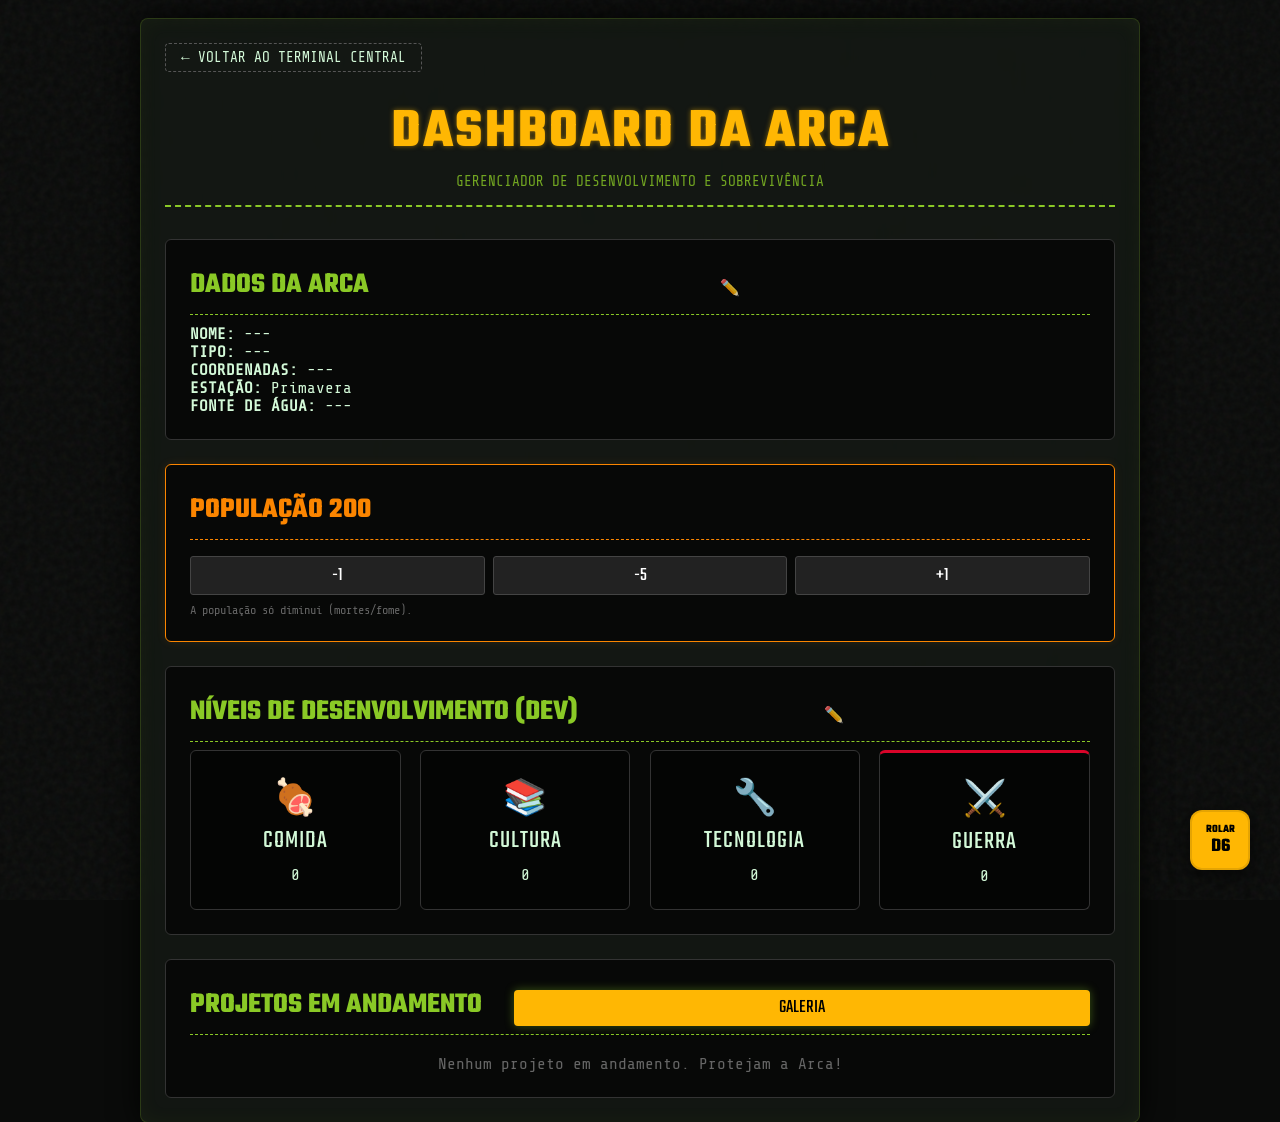
==== arca.html @ c4ee24ae "Initial commit" ====
<!DOCTYPE html>
<html lang="pt-BR">

<head>
    <meta charset="UTF-8">
    <meta name="viewport" content="width=device-width, initial-scale=1.0">
    <title>MYZ // A ARCA</title>
    <meta name="description" content="Dashboard da Arca para Mutant Ano Zero">
    <link rel="stylesheet" href="css/style_v2.css">
    <link href="https://fonts.googleapis.com/css2?family=Share+Tech+Mono&family=Teko:wght@500;700&display=swap"
        rel="stylesheet">
</head>

<body class="arca-body">
    <div class="background-noise"></div>
    <div class="app-container arca-container">
        <a href="index.html" class="btn-back">← VOLTAR AO TERMINAL CENTRAL</a>
        <header>
            <h1>DASHBOARD DA ARCA</h1>
            <p class="subtitle">GERENCIADOR DE DESENVOLVIMENTO E SOBREVIVÊNCIA</p>
        </header>

        <main class="arca-grid">
            <!-- Coluna 1: Dados Gerais e População -->
            <section class="arca-column">
                <div class="arca-panel info-panel click-edit" onclick="abrirModalEditInfo()">
                    <div class="panel-header-actions">
                        <h3>DADOS DA ARCA</h3>
                        <button class="btn-edit-inline" onclick="abrirModalEditInfo()" title="Editar Dados">✏️</button>
                    </div>
                    <div class="arca-info-display" style="margin-top: 10px;">
                        <p><strong>NOME:</strong> <span id="disp-arca-nome">---</span></p>
                        <p><strong>TIPO:</strong> <span id="disp-arca-tipo">---</span></p>
                        <p><strong>COORDENADAS:</strong> <span id="disp-arca-coord">---</span></p>
                        <p><strong>ESTAÇÃO:</strong> <span id="disp-arca-estacao">---</span></p>
                        <p><strong>FONTE DE ÁGUA:</strong> <span id="disp-arca-agua">---</span></p>
                    </div>
                </div>

                <div class="arca-panel pop-panel">
                    <h3>POPULAÇÃO <span id="pop-display">200</span></h3>
                    <div class="pop-controls">
                        <button class="btn-small" onclick="modPop(-1)">-1</button>
                        <button class="btn-small" onclick="modPop(-5)">-5</button>
                        <button class="btn-small" onclick="modPop(1)">+1</button>
                    </div>
                    <p class="pop-hint">A população só diminui (mortes/fome).</p>
                </div>
            </section>

            <!-- Coluna 2: Níveis de Desenvolvimento (DEVs) no Formato 2x2 -->
            <section class="arca-column">
                <div class="arca-panel dev-panel">
                    <div class="panel-header-actions">
                        <h3>NÍVEIS DE DESENVOLVIMENTO (DEV)</h3>
                        <button class="btn-edit-inline" onclick="abrirModalEditDev()" title="Editar DEVs">✏️</button>
                    </div>

                    <div class="dev-grid">
                        <div class="dev-item color-base">
                            <div class="dev-header">
                                <span class="icon">🍖</span>
                                <span class="dev-title">COMIDA</span>
                            </div>
                            <div class="dev-value-display">
                                <span id="disp-dev-comida">0</span>
                            </div>
                        </div>

                        <div class="dev-item color-skill">
                            <div class="dev-header">
                                <span class="icon">📚</span>
                                <span class="dev-title">CULTURA</span>
                            </div>
                            <div class="dev-value-display">
                                <span id="disp-dev-cultura">0</span>
                            </div>
                        </div>

                        <div class="dev-item color-gear">
                            <div class="dev-header">
                                <span class="icon">🔧</span>
                                <span class="dev-title">TECNOLOGIA</span>
                            </div>
                            <div class="dev-value-display">
                                <span id="disp-dev-tecnologia">0</span>
                            </div>
                        </div>

                        <div class="dev-item color-war">
                            <div class="dev-header">
                                <span class="icon">⚔️</span>
                                <span class="dev-title">GUERRA</span>
                            </div>
                            <div class="dev-value-display">
                                <span id="disp-dev-guerra">0</span>
                            </div>
                        </div>
                    </div>
                </div>
            </section>

            <!-- Coluna 3: Projetos -->
            <section class="arca-column full-width">
                <div class="arca-panel projects-panel">
                    <div class="panel-header-flex">
                        <h3>PROJETOS EM ANDAMENTO</h3>
                        <button class="btn-primary btn-add" onclick="abrirGaleriaProjetos()">GALERIA</button>
                    </div>

                    <div id="projetos-lista" class="projects-list">
                        <!-- Projetos injetados por JS -->
                    </div>
                </div>
            </section>
        </main>
    </div>

    <!-- Modal Novo Projeto -->
    <div id="modal-projeto" class="modal" style="z-index: 105;">
        <div class="modal-content" style="max-width: 600px;">
            <h2>NOVO PROJETO DA ARCA</h2>

            <div class="input-line">
                <label>NOME DO PROJETO:</label>
                <input type="text" id="proj-nome" placeholder="Ex: Defesas, Plantação, Relógio de Sol">
            </div>

            <div class="input-line">
                <label>PONTOS DE TRABALHO TOTAIS:</label>
                <input type="number" id="proj-trabalho" min="1" value="1" style="width:100px;">
            </div>

            <div class="input-line">
                <label>DESCRIÇÃO (Opcional):</label>
                <input type="text" id="proj-desc" placeholder="O que este projeto faz pela Arca?">
            </div>

            <div class="input-line">
                <label>EFEITO / BÔNUS DE DEV (Opcional):</label>
                <input type="text" id="proj-efeito" placeholder="Ex: +2D6 Guerra e +1D6 Comida">
            </div>

            <div class="modal-actions"
                style="display:flex; justify-content:space-between; gap:20px; margin-top:1.5rem;">
                <button class="btn-clear" onclick="fecharModalProjeto()" style="padding: 10px;">CANCELAR</button>
                <button class="btn-primary" onclick="salvarNovoProjeto()" style="padding: 10px;">CRIAR PROJETO</button>
            </div>
        </div>
    </div>

    <!-- Modal Edit Arca Info -->
    <div id="modal-edit-info" class="modal">
        <div class="modal-content" style="max-width: 500px;">
            <h2>EDITAR DADOS DA ARCA</h2>
            <div class="input-line">
                <label>NOME:</label>
                <input type="text" id="arca-nome" placeholder="Ex: O Fosso">
            </div>
            <div class="input-line">
                <label>TIPO:</label>
                <input type="text" id="arca-tipo" placeholder="Ex: Navio Encalhado">
            </div>
            <div class="input-line">
                <label>COORDENADAS:</label>
                <input type="text" id="arca-coord" placeholder="X,Y">
            </div>
            <div class="input-line">
                <label>ESTAÇÃO:</label>
                <select id="arca-estacao">
                    <option value="Primavera">Primavera</option>
                    <option value="Verão">Verão</option>
                    <option value="Outono">Outono</option>
                    <option value="Inverno">Inverno</option>
                </select>
            </div>
            <div class="input-line">
                <label>FONTE DE ÁGUA:</label>
                <input type="text" id="arca-agua" placeholder="Ex: Poço contaminado">
            </div>
            <div class="modal-actions"
                style="display:flex; justify-content:space-between; gap:20px; margin-top:1.5rem;">
                <button class="btn-clear" onclick="fecharModalInfo()" style="padding: 10px;">CANCELAR</button>
                <button class="btn-primary" onclick="salvarArcaInfo()" style="padding: 10px;">SALVAR DADOS</button>
            </div>
        </div>
    </div>

    <!-- Modal Edit DEVs -->
    <div id="modal-edit-dev" class="modal">
        <div class="modal-content" style="max-width: 500px;">
            <h2>EDITAR NÍVEIS DE DESENVOLVIMENTO</h2>

            <div class="input-line">
                <label>🍖 COMIDA:</label>
                <div class="spinner">
                    <button class="btn-spin" onclick="modDev('comida', -1)">-</button>
                    <input type="number" id="edit-dev-comida" value="0" readonly>
                    <button class="btn-spin" onclick="modDev('comida', 1)">+</button>
                </div>
            </div>

            <div class="input-line">
                <label>📚 CULTURA:</label>
                <div class="spinner">
                    <button class="btn-spin" onclick="modDev('cultura', -1)">-</button>
                    <input type="number" id="edit-dev-cultura" value="0" readonly>
                    <button class="btn-spin" onclick="modDev('cultura', 1)">+</button>
                </div>
            </div>

            <div class="input-line">
                <label>🔧 TECNOLOGIA:</label>
                <div class="spinner">
                    <button class="btn-spin" onclick="modDev('tecnologia', -1)">-</button>
                    <input type="number" id="edit-dev-tecnologia" value="0" readonly>
                    <button class="btn-spin" onclick="modDev('tecnologia', 1)">+</button>
                </div>
            </div>

            <div class="input-line">
                <label>⚔️ GUERRA:</label>
                <div class="spinner">
                    <button class="btn-spin" onclick="modDev('guerra', -1)">-</button>
                    <input type="number" id="edit-dev-guerra" value="0" readonly>
                    <button class="btn-spin" onclick="modDev('guerra', 1)">+</button>
                </div>
            </div>

            <div class="modal-actions" style="display:flex; justify-content:center; margin-top:1.5rem;">
                <button class="btn-primary" onclick="fecharModalDev()"
                    style="padding: 10px; min-width: 150px;">FECHAR</button>
            </div>
        </div>
    </div>

    <!-- Modal Galeria de Projetos -->
    <div id="modal-project-gallery" class="modal">
        <div class="modal-content"
            style="max-width: 900px; padding: 0; overflow: hidden; display: flex; flex-direction: column;">
            <div style="padding: 1.5rem; border-bottom: 1px dashed var(--color-skill);">
                <h2 style="margin: 0; font-size: 2rem;">GALERIA DE PROJETOS</h2>
                <div class="gallery-filters gallery-filters-mob"
                    style="margin-top: 15px; display: flex; gap: 10px; flex-wrap: wrap;">
                    <input type="text" id="project-search" placeholder="Buscar projeto..." oninput="filtrarGaleria()"
                        style="flex: 1; min-width: 200px;">
                    <select id="filter-type" onchange="filtrarGaleria()" style="width: auto;">
                        <option value="todos" id="opt-todos">Todos</option>
                        <option value="comida">🍖 Comida</option>
                        <option value="cultura">📚 Cultura</option>
                        <option value="tecnologia">🔧 Tecnologia</option>
                        <option value="guerra">⚔️ Guerra</option>
                    </select>
                </div>
            </div>
            <div id="project-gallery-list" class="project-gallery-grid"
                style="padding: 1.5rem; overflow-y: auto; flex: 1; min-height: 0;">
                <!-- Cards injetados via JS -->
            </div>
            <div class="modal-actions modal-actions-gallery"
                style="padding: 1.5rem; border-top: 1px dashed var(--color-skill); display: flex; flex-wrap: wrap; justify-content: space-between; align-items: center; gap: 10px; background: rgba(0,0,0,0.2); flex-shrink: 0;">
                <button class="btn-clear btn-gallery-custom" onclick="abrirModalProjeto()"
                    style="flex: 1; min-width: 100px; padding: 10px;">
                    <span class="desk-text">NOVO PROJETO</span><span class="mob-text" style="display:none;">NOVO
                        PROJETO</span>
                </button>
                <button class="btn-primary btn-gallery-close" onclick="fecharGaleria()"
                    style="flex: 1; min-width: 100px; padding: 10px;">
                    <span class="desk-text">FECHAR</span><span class="mob-text" style="display:none;">FECHAR</span>
                </button>
            </div>
        </div>
    </div> <!-- Modal Detalhe do Projeto Presets -->
    <div id="modal-project-detail" class="modal">
        <div class="modal-content" style="max-width: 500px;">
            <h2 id="det-proj-nome">NOME DO PROJETO</h2>
            <div class="modal-view-state">
                <div class="info-block">
                    <label>TIPO / BÔNUS</label>
                    <p id="det-proj-bonus" class="text-description italic">---</p>
                </div>
                <div class="info-block">
                    <label>PERÍCIAS REQUERIDAS</label>
                    <p id="det-proj-skills" class="text-description">---</p>
                </div>
                <div class="info-block">
                    <label>TRABALHO TOTAL (x Jogadores)</label>
                    <p id="det-proj-work" class="text-description">---</p>
                </div>
                <div class="info-block">
                    <label>DESCRIÇÃO</label>
                    <p id="det-proj-desc" class="text-description">---</p>
                </div>
            </div>
            <div class="modal-actions"
                style="display:flex; justify-content:space-between; gap:20px; margin-top:1.5rem;">
                <button class="btn-clear" onclick="fecharDetalheProjeto()">VOLTAR</button>
                <button class="btn-primary" id="btn-start-project">INICIAR PROJETO</button>
            </div>
        </div>
    </div>

    <!-- Modal Quantidade de Jogadores -->
    <div id="modal-player-count" class="modal">
        <div class="modal-content" style="max-width: 400px; text-align: center;">
            <h2 id="player-count-title">MULTIPLICADOR DE TRABALHO</h2>
            <p id="player-count-subtitle" class="text-description" style="margin-bottom: 20px;">
                Quantos jogadores trabalharão neste projeto?
            </p>

            <div class="input-line" style="justify-content: center; margin-bottom: 30px;">
                <div class="spinner" style="transform: scale(1.2);">
                    <button class="btn-spin" onclick="modPlayerCount(-1)">-</button>
                    <input type="number" id="input-player-count" value="1" min="1" max="20" readonly
                        style="width: 60px; text-align: center; font-size: 1.5rem; color: var(--color-skill);">
                    <button class="btn-spin" onclick="modPlayerCount(1)">+</button>
                </div>
            </div>

            <div class="modal-actions" style="display:flex; justify-content:space-between; gap:20px;">
                <button class="btn-clear" onclick="fecharModalPlayerCount()" style="flex: 1;">CANCELAR</button>
                <button class="btn-primary" id="btn-confirm-player-count" style="flex: 1;">CONFIRMAR</button>
            </div>
        </div>
    </div>

    <script src="js/arca_data_v2.js"></script>
    <script src="js/arca_v2.js"></script>
    <script src="js/global.js?v=5"></script>
</body>

</html>
---- css/style_v2.css ----
:root {
    --bg-color: #0a0b0a;
    --panel-bg: rgba(20, 25, 20, 0.85);
    --text-main: #d3f9d8;
    --accent: #ffb703;
    --accent-glow: rgba(255, 183, 3, 0.5);

    --color-base: #fb8500;
    --color-base-glow: rgba(251, 133, 0, 0.4);
    --color-skill: #8ac926;
    --color-skill-glow: rgba(138, 201, 38, 0.4);
    --color-gear: #5f6368;
    --color-gear-glow: rgba(95, 99, 104, 0.4);

    --success: #38b000;
    --danger: #d90429;

    --primary-rgb: 138, 201, 38;
}

* {
    box-sizing: border-box;
    margin: 0;
    padding: 0;
}

body {
    font-family: 'Share Tech Mono', monospace;
    background-color: var(--bg-color);
    color: var(--text-main);
    overflow-x: hidden;
    min-height: 100vh;
    display: flex;
    justify-content: center;
    align-items: center;
}

body.no-scroll {
    overflow: hidden !important;
    height: 100vh;
}

/* Standardized Cyberpunk Inputs & Textareas */
input[type="text"],
input[type="number"],
input[type="password"],
select,
textarea {
    background: #000;
    /* Fully black for better contrast */
    border: 1px solid #444;
    color: var(--text-main);
    font-family: 'Share Tech Mono', monospace;
    font-size: 1rem;
    padding: 10px 15px;
    border-radius: 6px;
    transition: all 0.3s ease;
    width: 100%;
}

input[type="text"]:focus,
input[type="number"]:focus,
input[type="password"]:focus,
select:focus,
textarea:focus {
    outline: none;
    border-color: var(--color-skill);
    background: rgba(0, 0, 0, 0.7);
    box-shadow: 0 0 15px var(--color-skill-glow);
}

input[type="text"]:hover,
input[type="number"]:hover,
input[type="password"]:hover,
select:hover,
textarea:hover {
    border-color: #666;
    background: rgba(255, 255, 255, 0.05);
}

input[readonly],
input:disabled,
select:disabled,
textarea:disabled {
    background: rgba(0, 0, 0, 0.3) !important;
    border-color: #333 !important;
    color: #888 !important;
    box-shadow: none !important;
    cursor: not-allowed;
    opacity: 0.8;
}

textarea {
    resize: vertical;
    min-height: 80px;
}

select {
    cursor: pointer;
    appearance: none;
    -webkit-appearance: none;
    background-image: url("data:image/svg+xml;charset=UTF-8,%3Csvg xmlns='http://www.w3.org/2000/svg' width='24' height='24' viewBox='0 0 24 24' fill='none' stroke='rgba(138, 201, 38, 0.8)' stroke-width='2' stroke-linecap='round' stroke-linejoin='round'%3E%3Cpolyline points='6 9 12 15 18 9'%3E%3C/polyline%3E%3C/svg%3E");
    background-repeat: no-repeat;
    background-position: right 10px center;
    background-size: 1.2rem;
    padding-right: 40px;
}

/* Explicitly style options to avoid browser default white-on-white */
select option {
    background-color: #0c0d0c;
    color: var(--text-main);
}

/* Modal View State */
.modal-view-state {
    padding: 10px 0;
}

.modal-view-state .info-block {
    margin-bottom: 20px;
}

.modal-view-state label {
    display: block;
    font-size: 0.75rem;
    color: var(--color-skill);
    text-transform: uppercase;
    font-weight: bold;
    letter-spacing: 1px;
    margin-bottom: 8px;
    opacity: 0.8;
}

.text-description {
    background: rgba(0, 0, 0, 0.3);
    padding: 15px;
    border-radius: 6px;
    border-left: 3px solid #444;
    color: #ccc;
    line-height: 1.5;
    font-size: 0.95rem;
    white-space: pre-wrap;
    margin: 0;
}

.text-description.italic {
    font-style: italic;
    color: #aaa;
    border-left-color: var(--color-skill);
}

/* Background Grime/Noise effect */
.background-noise {
    position: fixed;
    top: 0;
    left: 0;
    width: 100vw;
    height: 100vh;
    background-image: url('data:image/svg+xml,%3Csvg viewBox="0 0 200 200" xmlns="http://www.w3.org/2000/svg"%3E%3Cfilter id="noiseFilter"%3E%3CfeTurbulence type="fractalNoise" baseFrequency="0.65" numOctaves="3" stitchTiles="stitch"/%3E%3C/filter%3E%3Crect width="100%25" height="100%25" filter="url(%23noiseFilter)"/%3E%3C/svg%3E');
    opacity: 0.05;
    pointer-events: none;
    z-index: -1;
}

.app-container {
    width: 100%;
    max-width: 800px;
    background: var(--panel-bg);
    border: 1px solid rgba(138, 201, 38, 0.2);
    box-shadow: 0 0 30px rgba(0, 0, 0, 0.9), inset 0 0 20px rgba(138, 201, 38, 0.05);
    border-radius: 8px;
    padding: 2rem;
    backdrop-filter: blur(10px);
    position: relative;
}

header {
    text-align: center;
    margin-bottom: 2rem;
    border-bottom: 2px dashed var(--color-skill);
    padding-bottom: 1rem;
}

h1 {
    font-family: 'Teko', sans-serif;
    font-size: 3.5rem;
    color: var(--accent);
    text-shadow: 0 0 5px var(--accent-glow);
    letter-spacing: 2px;
}

.subtitle {
    font-size: 0.9rem;
    color: var(--color-skill);
    opacity: 0.8;
}

.controls {
    display: flex;
    justify-content: space-between;
    gap: 1rem;
    margin-bottom: 2rem;
}

.input-group {
    flex: 1;
    background: rgba(0, 0, 0, 0.4);
    border: 1px solid #333;
    padding: 1rem;
    border-radius: 6px;
    text-align: center;
    transition: all 0.3s ease;
}

.input-group label {
    display: block;
    margin-bottom: 0.8rem;
    font-weight: bold;
    font-size: 0.9rem;
    text-transform: uppercase;
}

.color-base {
    border-top: 3px solid var(--color-base);
}

.color-skill {
    border-top: 3px solid var(--color-skill);
}

.color-gear {
    border-top: 3px solid var(--color-gear);
}

.spinner {
    display: flex;
    justify-content: center;
    align-items: center;
}

.btn-spin {
    background: #222;
    color: #fff;
    border: 1px solid #444;
    width: 35px;
    height: 35px;
    font-size: 1.2rem;
    cursor: pointer;
    transition: 0.2s;
    border-radius: 4px;
}

.btn-spin:hover {
    background: #444;
}

.btn-spin:active {
    transform: scale(0.95);
}

.spinner input {
    background: transparent;
    border: none;
    color: #fff;
    font-family: 'Teko', sans-serif;
    font-size: 2rem;
    text-align: center;
    width: 60px;
    pointer-events: none;
}

.spinner input:focus {
    outline: none;
}

.actions {
    display: flex;
    gap: 1rem;
    margin-bottom: 2rem;
}

button {
    font-family: 'Teko', sans-serif;
    font-size: 1.5rem;
    padding: 0.5rem 1rem;
    border-radius: 4px;
    cursor: pointer;
    border: none;
    transition: all 0.3s ease;
    text-transform: uppercase;
    flex: 1;
}

.btn-primary {
    background: var(--color-skill);
    color: #000;
    box-shadow: 0 0 10px var(--color-skill-glow);
}

.btn-primary:hover {
    background: #9eed27;
    box-shadow: 0 0 20px var(--color-skill-glow);
    transform: translateY(-2px);
}

.btn-push {
    background: var(--accent);
    color: #000;
    box-shadow: 0 0 10px var(--accent-glow);
}

.btn-push:hover:not(:disabled) {
    background: #ffc300;
    box-shadow: 0 0 20px var(--accent-glow);
    transform: translateY(-2px);
}

.btn-push:disabled {
    background: #444;
    color: #777;
    box-shadow: none;
    cursor: not-allowed;
    opacity: 0.5;
}

.btn-clear {
    background: transparent;
    color: var(--text-main);
    border: 1px solid #555;
    flex: 0.5;
}

.btn-clear:hover {
    background: #333;
}

.status-panel {
    display: flex;
    justify-content: space-between;
    gap: 1rem;
    margin-bottom: 2rem;
}

.status-box {
    background: rgba(0, 0, 0, 0.7);
    flex: 1;
    text-align: center;
    padding: 1.5rem 1rem;
    border-radius: 8px;
    display: flex;
    flex-direction: column;
    align-items: center;
    border: 2px solid #444;
    transition: all 0.3s ease;
    box-shadow: 0 4px 15px rgba(0, 0, 0, 0.5);
}

.status-box:hover {
    border-color: #666;
    background: rgba(0, 0, 0, 0.8);
}

.status-label {
    font-size: 0.8rem;
    opacity: 0.8;
}

.status-value {
    font-family: 'Teko', sans-serif;
    font-size: 2.5rem;
    line-height: 1;
}

.highlight-success .status-value {
    color: var(--success);
    text-shadow: 0 0 20px rgba(138, 201, 38, 0.8), 0 0 40px rgba(138, 201, 38, 0.4);
    font-size: 3.5rem;
}

.highlight-trauma .status-value {
    color: var(--danger);
    text-shadow: 0 0 20px rgba(255, 183, 3, 0.8), 0 0 40px rgba(255, 183, 3, 0.4);
    font-size: 3.5rem;
}

.highlight-damage .status-value {
    color: var(--color-gear);
    text-shadow: 0 0 20px rgba(119, 119, 119, 0.8), 0 0 40px rgba(119, 119, 119, 0.4);
    font-size: 3.5rem;
}

.dice-arena {
    display: flex;
    flex-wrap: wrap;
    gap: 1rem;
    justify-content: center;
    min-height: 120px;
    padding: 1rem;
    background: rgba(0, 0, 0, 0.3);
    border-radius: 8px;
    border: 1px inset #222;
}

.die {
    width: 60px;
    height: 60px;
    border-radius: 12px;
    display: flex;
    justify-content: center;
    align-items: center;
    font-family: 'Teko', sans-serif;
    font-size: 2.5rem;
    color: #fff;
    box-shadow: 0 4px 6px rgba(0, 0, 0, 0.5), inset 0 2px 5px rgba(255, 255, 255, 0.2);
    position: relative;
    user-select: none;
    transition: transform 0.2s;
}

.die.rolling {
    animation: rollAnim 0.5s calc(var(--delay) * 1ms) forwards;
}

@keyframes rollAnim {
    0% {
        transform: scale(0.5) rotate(0deg);
        opacity: 0;
    }

    50% {
        transform: scale(1.2) rotate(180deg);
        opacity: 1;
    }

    100% {
        transform: scale(1) rotate(360deg);
    }
}

.die-base {
    background: radial-gradient(circle at top left, #ffa200, #cc5500);
    border: 1px solid #ffcc00;
}

.die-skill {
    background: radial-gradient(circle at top left, #8ac926, #38b000);
    border: 1px solid #aadd00;
}

.die-gear {
    background: radial-gradient(circle at top left, #5f6368, #222);
    border: 1px solid #777;
}

.die-mod-plus {
    background: radial-gradient(circle at top left, #ffffff, #cccccc);
    border: 1px solid #777;
    color: #000;
}

.die-mod-minus {
    background: radial-gradient(circle at top left, #ff4d4d, #990000);
    border: 1px solid #ffcccc;
    color: #fff;
}

/* Mark for 1s and 6s */
.die[data-value="6"] {
    box-shadow: 0 0 15px var(--success);
    border-color: var(--success);
}

/* Faint warning for 1s before pushing */
.arena-unpushed .die-base[data-value="1"],
.arena-unpushed .die-gear[data-value="1"] {
    box-shadow: inset 0 0 15px rgba(217, 4, 41, 0.4);
    border-color: rgba(217, 4, 41, 0.5);
}

/* Actual damage for 1s after pushing */
.arena-pushed .die-base[data-value="1"],
.arena-pushed .die-gear[data-value="1"] {
    box-shadow: 0 0 15px var(--danger);
    border-color: var(--danger);
}

/* Modal Styles */
.modal {
    display: none;
    position: fixed;
    top: 0;
    left: 0;
    width: 100%;
    height: 100%;
    background: rgba(0, 0, 0, 0.85);
    z-index: 100;
    justify-content: center;
    align-items: center;
    backdrop-filter: blur(5px);
}

.modal.active {
    display: flex;
}

.modal-content {
    background: var(--panel-bg);
    border: 1px solid var(--color-skill);
    padding: 2rem;
    max-width: 500px;
    width: 95%;
    max-height: 90vh;
    border-radius: 8px;
    box-shadow: 0 0 30px rgba(0, 0, 0, 0.9);
    display: flex;
    flex-direction: column;
    overflow-y: auto;
    overflow-x: hidden;
}

.project-card .project-info h4 {
    margin: 0 0 10px 0;
    color: var(--accent);
    font-family: 'Teko', sans-serif;
    font-size: 1.8rem;
    letter-spacing: 1px;
}

.project-details {
    display: flex;
    flex-direction: column;
    gap: 8px;
    margin-bottom: 15px;
}

.project-desc {
    font-size: 0.9rem;
    color: #bbb;
    line-height: 1.4;
    font-style: italic;
}

.project-skills {
    font-size: 0.85rem;
    color: #fff;
    margin-top: 5px;
}

.project-skills strong {
    color: var(--color-skill);
}

.modal-content h2 {
    color: var(--accent);
    font-family: 'Teko', sans-serif;
    font-size: 2.2rem;
    margin-bottom: 1.5rem;
    border-bottom: 1px dashed var(--color-skill);
    padding-bottom: 0.5rem;
}

.modal-content h3 {
    color: var(--color-skill);
    font-family: 'Teko', sans-serif;
    font-size: 1.5rem;
    margin-top: 1.5rem;
    margin-bottom: 0.5rem;
}

.legend-list {
    list-style: none;
    margin-bottom: 1rem;
}

.legend-list li {
    margin-bottom: 0.8rem;
    font-size: 1rem;
    color: #fff;
    display: flex;
    align-items: center;
}

.icon-6 {
    color: var(--success);
    font-family: 'Teko', sans-serif;
    font-size: 1.5rem;
    margin-right: 10px;
    width: 30px;
    text-align: center;
}

.icon-1-base {
    color: var(--danger);
    font-family: 'Teko', sans-serif;
    font-size: 1.5rem;
    margin-right: 10px;
    width: 30px;
    text-align: center;
}

.icon-1-gear {
    color: var(--color-gear);
    font-family: 'Teko', sans-serif;
    font-size: 1.5rem;
    margin-right: 10px;
    width: 30px;
    text-align: center;
}

.rules-text p {
    margin-bottom: 0.8rem;
    line-height: 1.5;
    color: #ccc;
    font-size: 0.95rem;
}

.btn-info {
    background: transparent;
    color: var(--text-main);
    border: 1px dashed var(--text-main);
    border-radius: 4px;
    font-family: inherit;
    cursor: pointer;
    font-size: 0.9rem;
    padding: 2px 8px;
    margin-left: 10px;
    transition: 0.3s;
}

.btn-info:hover {
    background: var(--text-main);
    color: #000;
}

.btn-close {
    margin-top: 1.5rem;
    width: 100%;
    font-size: 1.2rem;
}

.modal-selection-grid {
    display: flex;
    gap: 1.5rem;
    margin: 2rem 0;
}

.btn-module-choice {
    flex: 1;
    background: rgba(0, 0, 0, 0.4);
    border: 1px solid #333;
    display: flex;
    flex-direction: column;
    align-items: center;
    justify-content: center;
    padding: 2rem;
    gap: 1rem;
    border-radius: 8px;
    color: var(--text-main);
    transition: all 0.3s ease;
}

.btn-module-choice .choice-icon {
    font-size: 3rem;
    filter: drop-shadow(0 0 10px rgba(255, 255, 255, 0.1));
}

.btn-module-choice .choice-title {
    font-family: 'Teko', sans-serif;
    font-size: 1.8rem;
    letter-spacing: 2px;
}

.btn-module-choice:hover:not(.disabled) {
    background: rgba(138, 201, 38, 0.1);
    border-color: var(--color-skill);
    transform: translateY(-5px);
    box-shadow: 0 5px 20px rgba(138, 201, 38, 0.2);
}

.btn-module-choice.disabled {
    opacity: 0.4;
    cursor: not-allowed;
    filter: grayscale(1);
}

/* Locked visual (for push) */
.die.locked {
    opacity: 0.6;
    filter: grayscale(50%);
    transform: scale(0.9);
}

@media screen and (max-width: 600px) {
    .controls {
        flex-direction: column;
    }

    .status-panel {
        flex-direction: row;
        gap: 0.5rem;
    }

    .status-box {
        padding: 0.5rem 0.2rem;
    }

    .status-label {
        font-size: 0.55rem;
    }

    .status-value {
        font-size: 1.1rem;
    }

    h1 {
        font-size: 2.5rem;
    }
}

/* --- HOME PAGE STYLES --- */
.home-body {
    align-items: flex-start;
    padding-top: 5vh;
}

.home-container {
    max-width: 900px;
}

.home-main {
    display: flex;
    flex-direction: column;
    gap: 1.5rem;
    margin-bottom: 2rem;
}

.highlight-card {
    background: rgba(138, 201, 38, 0.05);
    /* Leve tom esverdeado de destaque */
    border-color: var(--color-skill);
    padding: 2.5rem;
}

.highlight-card .module-icon {
    font-size: 3.5rem;
}

.highlight-card h2 {
    font-size: 2.5rem;
}

.modules-grid-2x2 {
    display: grid;
    grid-template-columns: 1fr 1fr;
    gap: 1.5rem;
}

@media screen and (max-width: 768px) {
    .modules-grid-2x2 {
        grid-template-columns: 1fr;
    }

    .highlight-card {
        padding: 1.5rem;
    }

    .highlight-card .module-icon {
        font-size: 2.5rem;
    }

    input[type="text"],
    input[type="number"],
    select,
    textarea {
        font-size: 1.1rem;
        /* Slightly larger for easier mobile tapping */
        padding: 12px;
    }
}

.module-card {
    display: flex;
    background: rgba(0, 0, 0, 0.5);
    border: 1px solid #333;
    border-radius: 8px;
    padding: 1.5rem;
    text-decoration: none;
    color: var(--text-main);
    transition: all 0.3s ease;
    cursor: pointer;
    align-items: center;
}

.module-card:hover:not(.disabled) {
    background: rgba(138, 201, 38, 0.1);
    border-color: var(--color-skill);
    transform: translateY(-5px);
    box-shadow: 0 5px 15px rgba(138, 201, 38, 0.2);
}

.module-icon {
    font-size: 2.5rem;
    margin-right: 1.2rem;
    min-width: 50px;
    text-align: center;
    filter: drop-shadow(0 0 5px rgba(255, 255, 255, 0.3));
}

.module-info h2 {
    font-family: 'Teko', sans-serif;
    font-size: 1.8rem;
    color: var(--accent);
    margin-bottom: 0.3rem;
    letter-spacing: 1px;
}

.module-info p {
    font-size: 0.85rem;
    color: #aaa;
    line-height: 1.4;
}

.module-card.disabled {
    opacity: 0.5;
    cursor: not-allowed;
    filter: grayscale(100%);
}

.home-footer {
    text-align: center;
    border-top: 1px dashed #333;
    padding-top: 1rem;
    font-size: 0.8rem;
    color: #666;
}

/* Nav back */
.btn-back {
    display: inline-block;
    color: var(--text-main);
    text-decoration: none;
    border: 1px dashed #555;
    padding: 5px 15px;
    border-radius: 4px;
    margin-bottom: 20px;
    transition: 0.3s;
    font-size: 0.9rem;
}

.btn-back:hover {
    background: #333;
    color: #fff;
}

/* --- ARCA DASHBOARD STYLES --- */
.arca-body {
    align-items: flex-start;
    padding-top: 2vh;
}

.arca-container {
    max-width: 1000px;
    padding: 1.5rem;
}

/* Base arca-grid removed here to avoid duplication with the one in Dash Layout Fixes section */

.arca-column {
    display: flex;
    flex-direction: column;
    gap: 1.5rem;
}

.arca-column.full-width {
    grid-column: 1 / -1;
}

/* --- Dashboard Header Refinements --- */
.dash-header {
    margin-bottom: 1.5rem;
}

.char-header-flex {
    display: flex;
    align-items: center;
    gap: 1.5rem;
    border-bottom: 2px solid rgba(255, 183, 3, 0.2);
    padding-bottom: 1.5rem;
    margin-top: 0.5rem;
    width: 100%;
}

@media screen and (max-width: 600px) {
    .char-header-flex {
        flex-direction: column;
        text-align: center;
        justify-content: center;
    }
}

.char-header-flex .char-portrait-container {
    width: 90px;
    height: 90px;
    border: 2px solid var(--accent);
    box-shadow: 0 0 15px var(--accent-glow);
    flex-shrink: 0;
    margin: 0 auto;
    /* Center on mobile if flex-dir is column */
}

@media screen and (min-width: 601px) {
    .char-header-flex .char-portrait-container {
        margin: 0;
    }
}

.char-info-text {
    flex: 1;
}

.char-info-text h2 {
    font-family: 'Teko', sans-serif;
    font-size: 2.5rem;
    color: var(--accent);
    line-height: 1;
    margin-bottom: 0.2rem;
}

.dash-actions {
    display: flex;
    justify-content: space-between;
    gap: 1rem;
    margin-bottom: 1rem;
}

/* Full Image Modal */
.full-image-modal-content {
    background: transparent !important;
    border: none !important;
    padding: 0 !important;
    max-width: 95vw !important;
    max-height: 95vh !important;
    box-shadow: none !important;
}

.full-image-modal-content img {
    max-width: 100%;
    max-height: 90vh;
    border-radius: 8px;
    border: 2px solid var(--accent);
    box-shadow: 0 0 40px rgba(0, 0, 0, 0.9);
}

.btn-close-abs {
    position: absolute;
    top: -15px;
    right: -15px;
    background: var(--danger);
    color: #fff;
    border: none;
    width: 30px;
    height: 30px;
    border-radius: 50%;
    cursor: pointer;
    font-weight: bold;
    z-index: 100;
    box-shadow: 0 0 10px rgba(0, 0, 0, 0.5);
}

/* Desktop Re-Redesign (Restore 2 Columns) */
@media screen and (min-width: 1025px) {
    .dash-presentation.full-width {
        display: grid;
        grid-template-columns: 1fr 1fr;
        gap: 1.5rem;
        align-items: start;
    }

    .dash-presentation.full-width>.arca-panel:first-child {
        grid-column: 1 / -1;
        /* Atributos ainda podem ser destaque full */
    }
}

.arca-panel {
    background: rgba(0, 0, 0, 0.6);
    border: 1px solid #333;
    border-radius: 6px;
    padding: 1.5rem;
}

.arca-panel h3 {
    font-family: 'Teko', sans-serif;
    color: var(--color-skill);
    font-size: 1.8rem;
    margin-bottom: 1rem;
    border-bottom: 1px dashed var(--color-skill);
    padding-bottom: 0.5rem;
}

/* Header with Actions (Buttons) */
.panel-header-actions {
    display: flex;
    justify-content: space-between;
    align-items: center;
    margin-bottom: 0.5rem;
    border-bottom: 1px dashed var(--color-skill);
}

.panel-header-actions h3 {
    border-bottom: none;
    margin-bottom: 0;
}

/* Clickable Sections for Edit */
.click-edit {
    cursor: pointer;
    transition: 0.3s;
    position: relative;
    border: 1px solid #333;
}

.click-edit:hover {
    background: rgba(138, 201, 38, 0.03);
    border-color: var(--color-skill);
    box-shadow: 0 0 15px rgba(138, 201, 38, 0.1);
}

.click-edit::after {
    content: "✏️";
    position: absolute;
    top: 5px;
    right: 5px;
    font-size: 0.8rem;
    color: var(--color-skill);
    opacity: 1;
    background: rgba(0, 0, 0, 0.4);
    width: 20px;
    height: 20px;
    border-radius: 4px;
    display: flex;
    align-items: center;
    justify-content: center;
    border: 1px solid rgba(138, 201, 38, 0.3);
    transition: 0.3s;
    pointer-events: none;
}

/* Hide edit icon if a '+' or inline edit button exists in the same block */
.arca-panel:has(.btn-add-inline)::after,
.arca-panel:has(.btn-add)::after,
.arca-panel:has(.btn-edit-inline)::after,
.click-edit:has(.btn-add-inline)::after,
.click-edit:has(.btn-add)::after,
.click-edit:has(.btn-edit-inline)::after {
    display: none !important;
}

.click-edit:hover::after {
    background: var(--color-skill);
    color: #000;
}

/* Inline Add Button */
.btn-add-inline {
    background: var(--color-skill);
    color: #000;
    width: 24px;
    height: 24px;
    border-radius: 4px;
    display: flex;
    align-items: center;
    justify-content: center;
    font-size: 1.2rem;
    font-weight: bold;
    cursor: pointer;
    flex: none;
}

.btn-add-inline:hover {
    background: #9eed27;
    transform: scale(1.1);
    box-shadow: 0 0 10px var(--color-skill-glow);
}

/* Formulário Arca */
.input-line {
    margin-bottom: 1rem;
}

.input-line label {
    display: block;
    font-size: 0.8rem;
    color: #aaa;
    margin-bottom: 0.3rem;
}

.input-line input,
.input-line select {
    /* Herda estilos globais, apenas ajustes específicos de margem se necessário */
    margin-top: 5px;
}

.input-line input:focus,
.input-line select:focus {
    border-color: var(--accent);
    box-shadow: 0 0 15px var(--accent-glow);
}

.input-line select {
    cursor: pointer;
}

.input-line select option {
    background: var(--bg-color);
    color: var(--text-main);
}

/* Painel População */
.pop-panel {
    border-color: var(--color-base);
    box-shadow: 0 0 10px rgba(251, 133, 0, 0.1);
}

.pop-panel h3 {
    border-bottom-color: var(--color-base);
    color: var(--color-base);
}

.pop-controls {
    display: flex;
    gap: 0.5rem;
    margin-top: 1rem;
}

.btn-small {
    background: #222;
    color: #fff;
    border: 1px solid #444;
    padding: 5px 10px;
    border-radius: 3px;
    font-family: 'Teko', sans-serif;
    font-size: 1.2rem;
    cursor: pointer;
    transition: 0.2s;
}

.btn-small:hover {
    background: #444;
}

.pop-hint {
    font-size: 0.75rem;
    color: #666;
    margin-top: 0.5rem;
}

/* Paineis DEV: Formato Grid 2x2 */
.dev-grid {
    display: grid;
    grid-template-columns: repeat(4, 1fr);
    gap: 1.2rem;
}

.dev-item {
    background: rgba(0, 0, 0, 0.4);
    border: 1px solid #333;
    padding: 1.5rem 1rem;
    border-radius: 6px;
    display: flex;
    flex-direction: column;
    justify-content: center;
    align-items: center;
    text-align: center;
    gap: 0.8rem;
}

.dev-item.color-war {
    border-top: 3px solid var(--danger);
}

.dev-header {
    display: flex;
    flex-direction: column;
    align-items: center;
    gap: 5px;
}

.dev-title {
    font-family: 'Teko', sans-serif;
    font-size: 1.6rem;
    letter-spacing: 1px;
    line-height: 1;
}

.dev-header .icon {
    font-size: 2.2rem;
    margin-bottom: 5px;
}

/* Projetos */
.panel-header-flex {
    display: flex;
    justify-content: space-between;
    align-items: baseline;
    border-bottom: 1px dashed var(--color-skill);
    padding-bottom: 0.5rem;
    margin-bottom: 1rem;
}

.panel-header-flex h3 {
    border-bottom: none;
    margin: 0;
    padding: 0;
}

.btn-add {
    font-size: 1.2rem;
    padding: 0.3rem 0.8rem;
    margin-left: 2rem;
    background: var(--accent);
}

.project-card {
    background: rgba(0, 0, 0, 0.5);
    border: 1px solid #444;
    border-radius: 5px;
    padding: 1rem;
    display: flex;
    justify-content: space-between;
    align-items: center;
    margin-bottom: 1rem;
    transition: 0.3s;
}

.project-card:hover {
    border-color: #666;
    background: rgba(0, 0, 0, 0.8);
}

.project-done {
    border-color: var(--success) !important;
    box-shadow: 0 0 10px rgba(56, 176, 0, 0.2);
}

.project-info {
    flex: 1;
    margin-right: 1.5rem;
}

.project-info h4 {
    font-family: 'Teko', sans-serif;
    font-size: 1.6rem;
    color: var(--accent);
    margin-bottom: 0.2rem;
}

.project-desc {
    font-size: 0.9rem;
    color: #bbb;
    margin-bottom: 0.4rem;
    font-style: italic;
}

.project-effect {
    font-size: 0.9rem;
    color: var(--color-skill);
    margin-bottom: 0.8rem;
    font-weight: bold;
}

.progress-bar {
    width: 100%;
    height: 8px;
    background: #222;
    border-radius: 4px;
    overflow: hidden;
    margin-bottom: 0.3rem;
}

.progress-fill {
    height: 100%;
    background: var(--color-skill);
    box-shadow: 0 0 5px var(--color-skill-glow);
    transition: width 0.3s ease;
}

.project-done .progress-fill {
    background: var(--success);
}

.progress-text {
    font-size: 0.8rem;
    color: #888;
}

.project-actions {
    display: flex;
    gap: 0.5rem;
    align-items: center;
}

.text-danger {
    color: #ff4d4d;
    border-color: #ff4d4d;
    background: transparent;
}

.text-danger:hover {
    background: rgba(255, 77, 77, 0.2);
}

@media screen and (max-width: 768px) {
    .arca-grid {
        grid-template-columns: 1fr;
    }

    .arca-column.full-width {
        grid-column: span 1;
    }

    .project-card {
        flex-direction: column;
        align-items: flex-start;
        gap: 1rem;
    }

    .project-info {
        width: 100%;
        margin-right: 0;
    }

    .project-actions {
        width: 100%;
        justify-content: flex-end;
    }
}

/* --- MAPA DA ZONA STYLES --- */
.mapa-body {
    align-items: flex-start;
    padding-top: 2vh;
}

.mapa-container {
    max-width: 1200px;
    padding: 1.5rem;
    width: 100%;
}

.mapa-controls {
    margin-bottom: 1.5rem;
}

.control-group {
    display: flex;
    gap: 1.5rem;
    align-items: center;
    flex-wrap: wrap;
}

.mapa-viewport {
    width: 100%;
    overflow-x: auto;
    overflow-y: auto;
    max-height: 65vh;
    border: 1px solid var(--color-skill);
    background: rgba(0, 0, 0, 0.7);
    border-radius: 6px;
    padding: 1rem;
    box-shadow: inset 0 0 20px rgba(0, 0, 0, 0.8);
}

.map-grid {
    display: grid;
    /* grid-template-columns é setado dinamicamente via JS */
    gap: 2px;
    background-color: #222;
    /* Cor das bordas do grid */
    border: 2px solid #222;
    min-width: max-content;
}

.map-cell {
    background-color: #0b0f0b;
    /* Fundo interno um pouco esverdeado */
    aspect-ratio: 1 / 1;
    /* Garante ser quadrado perfeito */
    min-width: 60px;
    /* Tamanho mínimo visual de cada célula */
    min-height: 60px;
    position: relative;
    cursor: pointer;
    transition: 0.2s;
    display: flex;
    justify-content: center;
    align-items: center;
}

.map-cell:hover {
    background-color: rgba(138, 201, 38, 0.2);
    box-shadow: inset 0 0 10px rgba(138, 201, 38, 0.4);
}

.map-cell.has-content {
    background-color: rgba(138, 201, 38, 0.05);
    /* Destaque sutil no vazio para células preenchidas */
}

.modal-content .close {
    position: absolute;
    top: 15px;
    left: 20px;
    font-size: 3rem !important;
    cursor: pointer;
    color: var(--accent) !important;
    line-height: 1;
    z-index: 11000;
    font-family: Arial, sans-serif;
    font-weight: bold;
}

.modal-content .close:hover {
    color: white;
}

.map-cell .cell-coord {
    position: absolute;
    top: 2px;
    left: 4px;
    font-size: 0.7rem;
    color: #555;
    font-weight: bold;
    pointer-events: none;
}

.map-cell:hover .cell-coord {
    color: var(--color-skill);
}

.cell-icon {
    font-size: 1.8rem;
    filter: drop-shadow(0 0 5px rgba(255, 255, 255, 0.3));
    z-index: 2;
}

/* Níveis de Ameaça do Mapa (Bordas e Fundo) */
.map-cell.threat-1 {
    border: 1px dashed rgba(255, 204, 0, 0.4);
    box-shadow: inset 0 0 10px rgba(255, 204, 0, 0.2);
}

.map-cell.threat-2 {
    border: 1px dashed rgba(255, 102, 0, 0.6);
    box-shadow: inset 0 0 15px rgba(255, 102, 0, 0.3);
}

.map-cell.threat-3 {
    border: 1px dashed rgba(255, 0, 0, 0.8);
    box-shadow: inset 0 0 20px rgba(255, 0, 0, 0.4);
}

/* Termômetro Modal */
.threat-indicator {
    display: flex;
    gap: 5px;
    margin-top: 5px;
}

.threat-btn {
    flex: 1;
    padding: 8px 5px;
    cursor: pointer;
    border: 1px solid #555;
    background: #222;
    color: #fff;
    text-align: center;
    border-radius: 4px;
    font-weight: bold;
    font-family: 'Share Tech Mono', monospace;
    font-size: 0.9rem;
    transition: 0.3s;
}

.threat-btn:hover {
    background: #333;
}

.threat-btn.active.t0 {
    background: #444;
    border-color: #888;
}

.threat-btn.active.t1 {
    background: rgba(255, 204, 0, 0.5);
    border-color: #ffcc00;
}

.threat-btn.active.t2 {
    background: rgba(255, 102, 0, 0.5);
    border-color: #ff6600;
}

.threat-btn.active.t3 {
    background: rgba(255, 0, 0, 0.5);
    border-color: #ff0000;
}

/* --- PERSONAGENS HUB STYLES --- */
.personagens-body {
    align-items: flex-start;
    padding-top: 5vh;
}

.hub-toolbar {
    display: flex;
    justify-content: space-between;
    align-items: center;
    gap: 1.5rem;
    margin-bottom: 2rem;
    background: rgba(0, 0, 0, 0.3);
    padding: 1rem;
    border-radius: 8px;
    border-bottom: 1px solid rgba(138, 201, 38, 0.2);
}

.filters {
    display: flex;
    gap: 0.8rem;
}

.btn-filter {
    background: transparent;
    color: #666;
    border: 1px solid #333;
    font-size: 1rem;
    padding: 0.4rem 1rem;
    flex: none;
    transition: 0.3s;
}

.btn-filter:hover {
    color: var(--text-main);
    border-color: #555;
    background: rgba(255, 255, 255, 0.05);
}

.btn-filter.active {
    background: var(--color-skill);
    color: #000;
    border-color: var(--color-skill);
    box-shadow: 0 0 10px var(--color-skill-glow);
}

.character-hub-grid {
    display: grid;
    grid-template-columns: repeat(3, 1fr);
    gap: 1.5rem;
    margin-top: 1rem;
}

.empty-hub {
    grid-column: span 3;
    text-align: center;
    padding: 4rem 2rem;
    background: rgba(0, 0, 0, 0.4);
    border: 1px dashed #333;
    border-radius: 8px;
}

.empty-hub p {
    font-size: 1.2rem;
    color: #666;
    margin-bottom: 1.5rem;
}

.character-card {
    background: rgba(20, 25, 20, 0.8);
    border: 1px solid #333;
    border-radius: 8px;
    padding: 1.5rem;
    position: relative;
    cursor: pointer;
    transition: all 0.3s cubic-bezier(0.4, 0, 0.2, 1);
    display: flex;
    flex-direction: column;
    gap: 0.5rem;
    overflow: hidden;
}

.character-card::before {
    content: '';
    position: absolute;
    top: 0;
    left: 0;
    width: 4px;
    height: 100%;
    background: var(--color-gear);
}

.character-card.type-pc::before {
    background: var(--color-skill);
}

.character-card.type-npc::before {
    background: var(--accent);
}

.character-card:hover {
    transform: translateY(-5px);
    background: rgba(30, 40, 30, 0.9);
    border-color: var(--color-skill);
    box-shadow: 0 5px 20px rgba(0, 0, 0, 0.5);
}

.card-portrait {
    width: 56px;
    /* Aprox 1.5cm */
    height: 56px;
    border-radius: 4px;
    overflow: hidden;
    margin-bottom: 0.5rem;
    border: 1px solid #444;
}

.card-portrait img {
    width: 100%;
    height: 100%;
    object-fit: cover;
}

.card-type-badge {
    position: absolute;
    top: 10px;
    right: 10px;
    font-size: 0.7rem;
    padding: 2px 6px;
    border-radius: 3px;
    background: #222;
    color: #aaa;
    border: 1px solid #444;
}

.type-pc .card-type-badge {
    color: var(--color-skill);
    border-color: var(--color-skill);
}

.type-npc .card-type-badge {
    color: var(--accent);
    border-color: var(--accent);
}

.card-info h3 {
    font-family: 'Teko', sans-serif;
    font-size: 1.8rem;
    color: var(--text-main);
    line-height: 1;
    margin-bottom: 0.2rem;
}

.role-text {
    font-size: 0.9rem;
    color: var(--color-skill);
    letter-spacing: 1px;
}

/* Modal Actions and Layout */
.modal-actions {
    display: flex;
    gap: 1.5rem;
    margin-top: 2rem;
}

.modal-actions button {
    flex: 1;
}

.mt-2 {
    margin-top: 2rem;
}

/* Radio Group / Type Selector */
.type-selector {
    display: flex;
    gap: 1rem;
    margin-top: 0.5rem;
}

.type-option {
    flex: 1;
    position: relative;
}

.type-option input {
    position: absolute;
    opacity: 0;
    cursor: pointer;
}

.type-label {
    display: block;
    text-align: center;
    padding: 10px;
    background: #111;
    border: 1px solid #333;
    border-radius: 4px;
    cursor: pointer;
    transition: 0.3s;
    font-family: 'Teko', sans-serif;
    font-size: 1.2rem;
    color: #666;
}

.type-option input:checked+.type-label {
    background: rgba(138, 201, 38, 0.1);
    border-color: var(--color-skill);
    color: var(--color-skill);
    box-shadow: 0 0 10px rgba(138, 201, 38, 0.2);
}

.type-option input:checked+.type-label.npc-label {
    background: rgba(255, 183, 3, 0.1);
    border-color: var(--accent);
    color: var(--accent);
    box-shadow: 0 0 10px rgba(255, 183, 3, 0.2);
}

/* Dash Layout Fixes - Unified and contained */
.arca-grid {
    display: flex;
    flex-direction: column;
    width: 100%;
    max-width: 1000px;
    margin: 0 auto;
    gap: 1.5rem;
}

.dash-header {
    width: 100%;
    display: flex;
    flex-direction: column;
    gap: 1.5rem;
    margin-bottom: 2rem;
}

/* Dash Header Container Refined */
.char-header-container {
    display: flex;
    gap: 1.5rem;
    align-items: center;
    background: linear-gradient(135deg, rgba(20, 20, 20, 0.8) 0%, rgba(10, 10, 10, 0.6) 100%);
    border: 1px solid rgba(138, 201, 38, 0.2);
    padding: 1.5rem;
    border-radius: 12px;
    position: relative;
    box-shadow: 0 10px 30px rgba(0, 0, 0, 0.5), inset 0 0 20px rgba(138, 201, 38, 0.05);
    backdrop-filter: blur(5px);
}

.char-header-info {
    flex: 1;
    display: flex;
    flex-direction: column;
    gap: 0.5rem;
}

.char-name-row {
    display: flex;
    justify-content: flex-start;
    align-items: center;
    gap: 0.8rem;
    margin-bottom: 0.2rem;
}

#dash-char-name {
    font-family: 'Teko', sans-serif;
    font-size: 3rem;
    color: var(--accent);
    line-height: 1;
    margin: 0;
}

.char-role-player-row {
    display: flex;
    gap: 1rem;
    flex-wrap: wrap;
    align-items: center;
}

/* Standard Grid Row for consistent 2-col layout */
.arca-presentation-row {
    display: flex;
    gap: 1.5rem;
    margin-bottom: 1.5rem;
}

.arca-presentation-row .arca-panel {
    flex: 1;
    margin-top: 0 !important;
}

/* XP/PM/ROT specific layout to match row height */
.tracker-row-pm-rot {
    display: flex;
    gap: 1rem;
    flex: 1;
}

.tracker-row-pm-rot .arca-panel {
    flex: 1;
}

@media screen and (max-width: 768px) {
    .arca-presentation-row {
        flex-direction: column;
        gap: 1rem;
    }

    .tracker-row-pm-rot {
        /* Keep trackers horizontal even on mobile if space allows, or stack? 
           Based on user request "considerando essa ordem no mobile", stacking is safer */
        flex-direction: column;
    }
}

/* Inline Edit Button (for titles) */
.btn-edit-inline {
    background: transparent !important;
    border: none !important;
    color: var(--color-skill);
    cursor: pointer;
    font-size: 1rem;
    padding: 2px 6px;
    opacity: 0.8;
    transition: 0.3s;
    display: inline-flex;
    align-items: center;
    justify-content: center;
    box-shadow: none !important;
}

.player-tag {
    background: rgba(255, 255, 255, 0.05) !important;
    border: 1px solid rgba(255, 255, 255, 0.1) !important;
    color: #999 !important;
    font-size: 0.75rem !important;
}

.btn-edit-inline:hover {
    opacity: 1;
    transform: scale(1.1);
}

/* Ensure prominent results are visual */
#counter-success,
#counter-trauma,
#counter-damage {
    transition: transform 0.3s ease, text-shadow 0.3s ease;
    display: inline-block;
}

@media screen and (max-width: 600px) {
    .char-header-container {
        flex-direction: row;
        padding: 1rem;
        gap: 1rem;
    }

    .char-portrait-container {
        width: 80px;
        height: 80px;
    }

    #dash-char-name {
        font-size: 2rem;
    }

    .char-role-player-row {
        gap: 0.5rem;
    }
}

.badge {
    background: var(--color-skill);
    color: #000;
    padding: 2px 10px;
    font-size: 1rem;
    border-radius: 4px;
    font-weight: bold;
}

/* Presentation Area Styles */
.dash-presentation {
    display: flex;
    flex-direction: column;
    gap: 1.5rem;
}

.stat-item {
    background: rgba(0, 0, 0, 0.4);
    border: 1px solid #333;
    padding: 1rem 1.5rem;
    border-radius: 6px;
    display: flex;
    justify-content: space-between;
    align-items: center;
    margin-bottom: 0.5rem;
    border-left: 4px solid var(--color-skill);
}

.stat-label {
    font-family: 'Teko', sans-serif;
    font-size: 1.5rem;
    color: #aaa;
    letter-spacing: 1px;
}

.stat-display {
    font-family: 'Teko', sans-serif;
    font-size: 2.22rem;
    color: #fff;
}

.trauma-text {
    color: var(--danger);
    text-shadow: 0 0 10px rgba(217, 4, 41, 0.3);
}

.stat-display small {
    font-size: 0.8rem;
    color: #666;
    margin-left: 5px;
    letter-spacing: 0;
}

.status-presentation-grid {
    display: grid;
    grid-template-columns: 1fr 1fr;
    gap: 1.5rem;
    margin-top: 1rem;
}

.tracker-row-pm-rot {
    display: flex;
    gap: 1rem;
}

.tracker-row-pm-rot .arca-panel {
    flex: 1;
    display: flex;
    flex-direction: column;
    align-items: center;
    justify-content: center;
    padding: 1rem;
}

.tracker-display {
    text-align: center;
    padding: 1.5rem;
}

.tracker-display label {
    display: block;
    font-size: 0.8rem;
    color: var(--color-skill);
    margin-bottom: 0.5rem;
}

.val-large {
    font-family: 'Teko', sans-serif;
    font-size: 4rem;
    line-height: 1;
    color: var(--accent);
}

.conditions-tags {
    display: flex;
    flex-wrap: wrap;
    gap: 10px;
}

.condition-tag {
    background: rgba(217, 4, 41, 0.2);
    border: 1px solid var(--danger);
    color: var(--danger);
    padding: 5px 12px;
    border-radius: 20px;
    font-size: 0.85rem;
    font-weight: bold;
}

.identity-display p {
    margin-bottom: 1rem;
    line-height: 1.6;
    color: #ccc;
}

.identity-display p strong {
    color: var(--color-skill);
    display: block;
    font-size: 0.8rem;
    margin-bottom: 0.3rem;
}

/* Stats and Traumas Grid */
.stats-grid {
    display: grid;
    grid-template-columns: 1fr 1fr;
    gap: 1rem;
}

.stat-box {
    background: rgba(0, 0, 0, 0.4);
    border: 1px solid #333;
    border-radius: 6px;
    overflow: hidden;
    display: flex;
    flex-direction: column;
}

.stat-main {
    padding: 0.8rem;
    text-align: center;
    border-bottom: 1px solid #222;
}

.stat-main label {
    display: block;
    font-size: 0.7rem;
    color: #aaa;
    margin-bottom: 0.2rem;
}

.stat-value {
    font-family: 'Teko', sans-serif;
    font-size: 2rem;
    color: var(--color-skill);
}

.stat-trauma {
    padding: 0.8rem;
    background: rgba(217, 4, 41, 0.05);
}

.stat-trauma label {
    display: block;
    font-size: 0.7rem;
    color: var(--danger);
    text-align: center;
    margin-bottom: 0.5rem;
}

.trauma-controls {
    display: flex;
    justify-content: center;
    align-items: center;
    gap: 1rem;
}

.trauma-controls button {
    background: #333;
    color: #fff;
    border: 1px solid #444;
    width: 25px;
    height: 25px;
    padding: 0;
    font-size: 1.2rem;
    display: flex;
    align-items: center;
    justify-content: center;
    flex: none;
}

.trauma-controls button:hover {
    background: var(--danger);
    border-color: var(--danger);
}

.trauma-controls span {
    font-family: 'Teko', sans-serif;
    font-size: 1.5rem;
    color: var(--danger);
    min-width: 20px;
    text-align: center;
}

/* Conditions */
.conditions-grid {
    display: grid;
    grid-template-columns: 1fr 1fr;
    gap: 0.8rem;
}

.condition-item {
    display: flex;
    align-items: center;
    gap: 0.8rem;
    cursor: pointer;
    background: rgba(0, 0, 0, 0.3);
    padding: 0.8rem;
    border-radius: 4px;
    border: 1px solid #222;
    transition: 0.3s;
}

.condition-item:hover {
    background: rgba(255, 255, 255, 0.05);
}

.condition-item input[type="checkbox"] {
    width: 18px;
    height: 18px;
    cursor: pointer;
    accent-color: var(--danger);
}

.condition-item span {
    font-size: 0.9rem;
    color: #888;
}

.condition-item input:checked+span {
    color: var(--danger);
    text-shadow: 0 0 5px rgba(217, 4, 41, 0.5);
    font-weight: bold;
}

/* Trackers (PM & Rot) */
.status-trackers {
    display: grid;
    grid-template-columns: 1fr 1fr;
    gap: 1.5rem;
}

.tracker-box {
    text-align: center;
}

.tracker-box label {
    display: block;
    font-size: 0.8rem;
    color: var(--color-skill);
    margin-bottom: 0.8rem;
}

.tracker-controls {
    display: flex;
    align-items: center;
    justify-content: center;
    gap: 1.5rem;
}

.tracker-val {
    font-family: 'Teko', sans-serif;
    font-size: 3rem;
    color: var(--accent);
    line-height: 1;
}

.tracker-controls button {
    background: #222;
    color: var(--accent);
    border: 1px solid #444;
    width: 35px;
    height: 35px;
    font-size: 1.5rem;
    padding: 0;
    flex: none;
}

.tracker-controls button:hover {
    background: var(--accent);
    color: #000;
}

/* Identity TextArea */
textarea#dash-appearance {
    width: 100%;
    min-height: 120px;
    background: rgba(0, 0, 0, 0.3);
    border: none;
    border-bottom: 1px solid #555;
    color: var(--text-main);
    font-family: 'Share Tech Mono', monospace;
    padding: 10px;
    resize: vertical;
    transition: 0.3s;
}

textarea#dash-appearance:focus {
    outline: none;
    border-bottom-color: var(--accent);
    background: rgba(0, 0, 0, 0.5);
}

/* Edit Menu Styles */
.edit-actions {
    display: grid;
    grid-template-columns: 1fr;
    gap: 1rem;
}

.btn-edit-tile {
    background: rgba(255, 255, 255, 0.05);
    border: 1px solid #444;
    padding: 1.2rem;
    border-radius: 8px;
    display: flex;
    align-items: center;
    gap: 1.2rem;
    cursor: pointer;
    transition: 0.3s;
    text-align: left;
}

.btn-edit-tile:hover:not(.disabled) {
    background: rgba(138, 201, 38, 0.1);
    border-color: var(--color-skill);
    transform: translateX(5px);
}

.btn-edit-tile .icon {
    font-size: 1.8rem;
}

.btn-edit-tile .label {
    font-family: 'Teko', sans-serif;
    font-size: 1.2rem;
    letter-spacing: 1px;
    color: var(--text-main);
}

.menu-divider {
    height: 1px;
    background: linear-gradient(to right, #444, transparent);
    margin: 1rem 0;
}

/* Edit Modals Inner Layout */
.edit-stats-scroll {
    max-height: 60vh;
    overflow-y: auto;
    padding-right: 10px;
}

.edit-row {
    display: grid;
    grid-template-columns: 1fr 1fr;
    gap: 1.5rem;
    padding: 1.5rem;
    border-bottom: 1px solid #222;
}

.edit-col {
    display: flex;
    flex-direction: column;
    align-items: center;
    gap: 0.8rem;
}

.edit-col label {
    font-size: 0.8rem;
    color: #888;
}

.edit-trackers-grid {
    display: grid;
    grid-template-columns: 1fr 1fr;
    gap: 2rem;
    margin: 2rem 0;
}

.btn-delete-mini {
    position: absolute;
    bottom: 15px;
    right: 15px;
    background: transparent;
    color: var(--danger);
    border: 1px solid var(--danger);
    width: 25px;
    height: 25px;
    padding: 0;
    font-size: 0.8rem;
    opacity: 0;
    transition: 0.3s;
}

.character-card:hover .btn-delete-mini {
    opacity: 1;
}

/* Character Selection in Roller */
.character-selection-area {
    background: rgba(0, 0, 0, 0.4);
    padding: 15px;
    border-radius: 8px;
    margin-bottom: 20px;
    border-left: 4px solid var(--accent);
}

.full-width {
    width: 100%;
}

.full-width select {
    width: 100%;
    padding: 12px;
    font-size: 1.1rem;
    background: rgba(255, 255, 255, 0.1);
    color: white;
    border: 1px solid rgba(255, 255, 255, 0.2);
    border-radius: 5px;
}

.roller-controls .input-group select {
    width: 100%;
    margin-bottom: 10px;
    padding: 8px;
    background: rgba(0, 0, 0, 0.3);
    color: white;
    border: 1px solid rgba(255, 255, 255, 0.1);
    border-radius: 4px;
}

.mini-spinner {
    justify-content: center;
}

/* Stunts Panel */
.stunts-panel {
    background: rgba(var(--primary-rgb), 0.3);
    border: 1px solid var(--accent);
    border-radius: 8px;
    padding: 15px;
    margin-top: 20px;
    animation: slideUp 0.3s ease-out;
}

@keyframes slideUp {
    from {
        opacity: 0;
        transform: translateY(10px);
    }

    to {
        opacity: 1;
        transform: translateY(0);
    }
}

@keyframes fadeIn {
    from {
        opacity: 0;
    }

    to {
        opacity: 1;
    }
}

.stunts-panel h3 {
    color: var(--accent);
    font-size: 0.9rem;
    letter-spacing: 1px;
    margin-bottom: 15px;
    text-align: center;
}

.stunts-container {
    display: flex;
    flex-direction: column;
    gap: 8px;
}

.stunt-item {
    background: rgba(255, 255, 255, 0.05);
    padding: 10px 15px;
    border-radius: 5px;
    font-size: 0.95rem;
    border-left: 3px solid var(--accent);
    animation: fadeIn 0.4s ease-out forwards;
}

/* Global Floating Button */
.global-d6-btn {
    position: fixed;
    bottom: 30px;
    right: 30px;
    width: 60px !important;
    height: 60px !important;
    min-width: 60px !important;
    min-height: 60px !important;
    background: var(--accent) !important;
    color: #000 !important;
    border-radius: 12px;
    display: flex !important;
    flex-direction: column !important;
    align-items: center !important;
    justify-content: center !important;
    font-weight: bold;
    box-shadow: 0 6px 20px rgba(0, 0, 0, 0.6);
    cursor: pointer;
    z-index: 10000;
    transition: all 0.3s cubic-bezier(0.175, 0.885, 0.32, 1.275);
    border: 2px solid rgba(0, 0, 0, 0.1) !important;
    line-height: 1;
    text-transform: uppercase;
}

.global-d6-btn:hover {
    transform: scale(1.1);
    background: white;
}

.global-d6-btn span {
    font-size: 0.7rem;
    margin-bottom: 2px;
}

.global-d6-btn strong {
    font-size: 1.2rem;
}

/* Quick Roller Modal Specifics */
.quick-roller-body {
    display: flex;
    flex-direction: column;
    align-items: center;
    gap: 20px;
}

.quick-die-arena {
    display: flex;
    flex-wrap: wrap;
    justify-content: center;
    gap: 10px;
    min-height: 60px;
    width: 100%;
}

.quick-stats {
    display: flex;
    gap: 20px;
    background: rgba(0, 0, 0, 0.6);
    padding: 12px 25px;
    border-radius: 10px;
    border: 1px solid rgba(255, 255, 255, 0.1);
}

.quick-stats .val {
    color: var(--accent) !important;
    font-weight: 900;
}

.quick-die-arena .die {
    box-shadow: none !important;
    border: 1px solid rgba(255, 255, 255, 0.1);
    background: linear-gradient(135deg, #fb8500 0%, #d46f00 100%) !important;
}

@keyframes slideUp {
    from {
        opacity: 0;
        transform: translateY(10px);
    }

    to {
        opacity: 1;
        transform: translateY(0);
    }
}

/* Responsive Hub */
@media screen and (max-width: 992px) {
    .character-hub-grid {
        grid-template-columns: repeat(2, 1fr);
    }

    .arca-grid {
        grid-template-columns: 1fr;
    }

    .dash-edit-menu {
        order: -1;
        /* Menu por cima em telas menores? Ou manter onde está? */
    }

    .dash-header {
        grid-column: span 1;
        flex-direction: column;
        gap: 1rem;
        align-items: flex-start;
    }

    .char-title-area {
        text-align: left;
    }
}

@media screen and (max-width: 600px) {
    .character-hub-grid {
        grid-template-columns: 1fr;
    }

    .hub-toolbar {
        flex-direction: column;
        align-items: stretch;
    }

    .filters {
        flex-wrap: wrap;
    }

    .btn-filter,
    .btn-primary {
        width: 100%;
    }

    .stats-grid.redesign,
    .conditions-grid,
    .status-trackers,
    .status-presentation-grid {
        grid-template-columns: 1fr !important;
        width: 100% !important;
        gap: 10px;
    }

    .arca-panel {
        width: 100% !important;
        padding: 1rem !important;
        margin: 0 !important;
        overflow-x: hidden;
        border-left: none;
        border-right: none;
    }

    .app-container {
        padding: 1rem;
        margin: 0;
        width: 100vw;
        max-width: 100vw;
        border: none;
        border-radius: 0;
    }

    .edit-row {
        grid-template-columns: 1fr;
    }

    .xp-dots-container,
    .xp-dots-edit {
        flex-wrap: wrap;
        justify-content: center;
        gap: 5px;
    }

    #modal-project-gallery .modal-actions {
        flex-direction: column;
        gap: 10px;
    }

    #modal-project-gallery .modal-actions button {
        width: 100%;
        margin: 0;
    }
}

/* --- Dashboard Phase 2: Identity & Skills --- */
.char-portrait-container {
    width: 95px;
    /* Aprox 2.5cm */
    height: 95px;
    border-radius: 8px;
    border: 2px solid var(--neon-blue);
    overflow: hidden;
    background: #111;
    box-shadow: 0 0 15px rgba(0, 184, 255, 0.2);
    flex-shrink: 0;
    position: relative;
    cursor: pointer;
}

.portrait-overlay {
    position: absolute;
    bottom: 0;
    left: 0;
    right: 0;
    background: rgba(0, 0, 0, 0.7);
    color: var(--neon-blue);
    font-size: 0.6rem;
    padding: 4px;
    text-align: center;
    opacity: 0;
    transition: 0.3s;
    font-weight: bold;
    text-transform: uppercase;
}

.char-portrait-container:hover .portrait-overlay {
    opacity: 1;
}

.char-portrait-container img {
    width: 100%;
    height: 100%;
    object-fit: cover;
}

.char-info-text {
    display: flex;
    flex-direction: column;
    gap: 0.2rem;
}

.name-edit-box {
    display: flex;
    align-items: center;
    gap: 0.8rem;
}

@media screen and (max-width: 600px) {
    .name-edit-box {
        justify-content: center;
    }
}

.btn-edit-small {
    background: rgba(255, 255, 255, 0.05);
    border: 1px solid #444;
    cursor: pointer;
    font-size: 0.7rem;
    width: 20px;
    height: 20px;
    min-width: 20px;
    padding: 0;
    display: inline-flex;
    justify-content: center;
    align-items: center;
    border-radius: 2px;
    transition: 0.3s;
}

.btn-edit-small:hover {
    background: var(--neon-blue);
    color: #000;
}

/* --- Redesigned Stats Grid --- */
.stats-grid.redesign {
    display: grid;
    grid-template-columns: repeat(2, 1fr);
    gap: 15px;
    width: 100%;
}

.stat-card {
    background: linear-gradient(135deg, #18191a 0%, #111111 100%);
    border: 1px solid #333;
    border-radius: 8px;
    padding: 0;
    overflow: hidden;
    display: flex;
    flex-direction: column;
    transition: 0.3s;
    box-shadow: 0 4px 10px rgba(0, 0, 0, 0.3);
}

.stat-card:hover {
    border-color: #555;
    transform: translateY(-2px);
}

.stat-card .card-header {
    background: rgba(255, 255, 255, 0.03);
    padding: 8px;
    text-align: center;
    font-size: 0.75rem;
    font-weight: bold;
    letter-spacing: 1px;
    border-bottom: 1px solid rgba(255, 255, 255, 0.05);
    color: #888;
}

.stat-card .card-body {
    display: flex;
    align-items: center;
    justify-content: space-around;
    padding: 15px 10px;
}

.stat-card .val-main {
    font-size: 2.2rem;
    font-weight: 900;
    color: #eee;
    font-family: 'Share Tech Mono', monospace;
}

.stat-card .val-divider {
    width: 2px;
    height: 40px;
    background: rgba(255, 255, 255, 0.1);
}

.stat-card .val-sub {
    display: flex;
    flex-direction: column;
    align-items: center;
    gap: 2px;
}

.stat-card .val-sub span {
    font-size: 1.5rem;
    font-weight: bold;
    color: var(--neon-red);
    font-family: 'Share Tech Mono', monospace;
    text-shadow: 0 0 10px rgba(255, 0, 0, 0.3);
}

.stat-card .val-sub small {
    font-size: 0.6rem;
    color: #666;
    letter-spacing: 0.5px;
}

/* Cores específicas por atributo (opcional para clareza) */
.stat-card[data-stat="forca"] {
    border-left: 3px solid var(--neon-red);
}

.stat-card[data-stat="agilidade"] {
    border-left: 3px solid var(--neon-yellow);
}

.stat-card[data-stat="astucia"] {
    border-left: 3px solid var(--neon-blue);
}

.stat-card[data-stat="empatia"] {
    border-left: 3px solid var(--neon-green);
}

/* --- Inventory Bar --- */
.inventory-bar-container {
    background: #111;
    border: 1px solid #333;
    height: 12px;
    border-radius: 6px;
    margin-bottom: 10px;
    position: relative;
    overflow: hidden;
}

.inventory-bar-fill {
    background: linear-gradient(90deg, var(--neon-blue), #00ffaa);
    height: 100%;
    width: 0%;
    transition: 0.5s ease-out;
}

#inventory-status-text {
    display: block;
    text-align: right;
    font-size: 0.75rem;
    color: #aaa;
    font-weight: bold;
    font-family: 'Share Tech Mono', monospace;
    margin-top: 4px;
}

.overload-alert {
    background: rgba(217, 4, 41, 0.2);
    border: 1px solid var(--neon-red);
    color: var(--neon-red);
    padding: 8px;
    border-radius: 4px;
    font-size: 0.75rem;
    text-align: center;
    font-weight: bold;
    margin: 10px 0;
    animation: flash 1s infinite alternate;
}

@keyframes flash {
    from {
        opacity: 0.6;
    }

    to {
        opacity: 1;
        text-shadow: 0 0 10px var(--neon-red);
    }
}

.inventory-mini-grid {
    display: grid;
    grid-template-columns: repeat(auto-fill, minmax(130px, 1fr));
    gap: 8px;
    margin-top: 10px;
}

.inv-item-mini {
    background: rgba(255, 255, 255, 0.03);
    padding: 6px 10px;
    border-radius: 4px;
    font-size: 0.75rem;
    display: flex;
    justify-content: space-between;
    border: 1px solid transparent;
}

.inv-item-mini small {
    color: #555;
}

/* --- XP Dots --- */
.xp-dots-container {
    display: flex;
    gap: 5px;
    padding: 5px 0;
}

.xp-dot {
    width: 12px;
    height: 12px;
    border-radius: 50%;
    background: #222;
    border: 1px solid #444;
}

.xp-dot.filled {
    background: var(--neon-yellow);
    box-shadow: 0 0 8px var(--neon-yellow);
    border-color: #fff;
}

/* --- Relationships --- */
.relationships-grid {
    display: grid;
    grid-template-columns: 1fr 1fr;
    gap: 1rem;
}

@media screen and (max-width: 600px) {
    .relationships-grid {
        grid-template-columns: 1fr;
    }
}

.relation-item-mini {
    display: flex;
    flex-direction: column;
    align-items: flex-start;
    gap: 4px;
    font-size: 0.8rem;
    padding: 8px 12px;
    background: rgba(255, 255, 255, 0.03);
    border-left: 2px solid var(--neon-blue);
    border-radius: 2px;
}

.relation-header-mini {
    width: 100%;
    display: flex;
    justify-content: space-between;
    align-items: center;
}

.relation-item-mini small {
    font-size: 0.65rem;
    color: #888;
    text-transform: uppercase;
}

.relation-desc-mini {
    font-size: 0.75rem;
    color: #bbb;
    font-style: italic;
    line-height: 1.3;
    width: 100%;
}

.edit-row {
    display: flex;
    justify-content: space-between;
    align-items: center;
    background: rgba(0, 0, 0, 0.3);
    padding: 10px 15px;
    border-radius: 4px;
    margin-bottom: 8px;
    border: 1px solid rgba(255, 255, 255, 0.05);
}

.edit-row.click-edit:hover {
    background: rgba(138, 201, 38, 0.05);
    border-color: var(--color-skill);
    cursor: pointer;
}

.edit-row .row-info {
    display: flex;
    flex-direction: column;
}

.edit-row small {
    font-size: 0.7rem;
    color: #666;
}

.relation-item {
    font-size: 0.85rem;
    color: #ccc;
    padding: 5px;
    border-left: 2px solid var(--neon-blue);
    background: rgba(0, 184, 255, 0.05);
}

.relation-list-mini {
    display: flex;
    flex-direction: column;
    gap: 5px;
}

.npc-rel-chip {
    display: flex;
    justify-content: space-between;
    font-size: 0.75rem;
    padding: 4px 8px;
    background: rgba(255, 255, 255, 0.03);
    border-radius: 4px;
}

.npc-rel-chip.proteja {
    border-left: 2px solid var(--neon-green);
}

.npc-rel-chip.odie {
    border-left: 2px solid var(--neon-red);
}

.skills-mini-list {
    display: grid;
    grid-template-columns: repeat(2, 1fr);
    gap: 0.5rem;
}

.skill-disp-item {
    display: flex;
    justify-content: space-between;
    padding: 6px 10px;
    background: rgba(255, 255, 255, 0.03);
    border: 1px solid rgba(255, 255, 255, 0.05);
    border-radius: 4px;
    font-size: 0.85rem;
}

.skill-disp-item .val {
    color: var(--neon-yellow);
    font-weight: bold;
    font-family: 'Share Tech Mono', monospace;
}

.talents-mini-list {
    display: flex;
    flex-direction: column;
    gap: 0.4rem;
}

.talent-tag {
    background: rgba(0, 184, 255, 0.05);
    border-left: 3px solid var(--neon-blue);
    padding: 8px 12px;
    font-size: 0.8rem;
    text-transform: uppercase;
    font-weight: 600;
    letter-spacing: 0.5px;
    cursor: pointer;
    transition: 0.2s;
}

.talent-tag:hover {
    background: rgba(0, 184, 255, 0.15);
    padding-left: 15px;
}

/* Modal Skills Edit */
.edit-skills-grid {
    display: grid;
    grid-template-columns: repeat(auto-fill, minmax(160px, 1fr));
    gap: 1rem;
    max-height: 55vh;
    overflow-y: auto;
    padding: 15px;
    background: rgba(0, 0, 0, 0.2);
    border-radius: 8px;
}

.skill-edit-item {
    display: flex;
    flex-direction: column;
    gap: 8px;
    background: #1a1a1a;
    padding: 12px;
    border-radius: 6px;
    border: 1px solid #333;
}

.skill-edit-item label {
    font-size: 0.75rem;
    font-weight: bold;
    color: #888;
    text-transform: uppercase;
}

.skill-edit-item .spinner {
    justify-content: space-between;
}

/* Talents Management */
.talent-entry-box,
.inventory-entry-box,
.mutation-entry-box {
    display: flex;
    flex-direction: column;
    gap: 15px;
    margin-bottom: 25px;
    padding: 20px;
    background: rgba(0, 0, 0, 0.4);
    border: 1px solid #333;
    border-left: 4px solid var(--color-skill);
    border-radius: 8px;
    box-shadow: 0 4px 15px rgba(0, 0, 0, 0.3);
}

.talent-entry-box.vertical,
.inventory-entry-box.vertical,
.mutation-entry-box.vertical {
    flex-direction: column;
}

.talent-entry-box label,
.inventory-entry-box label,
.mutation-entry-box label {
    font-size: 0.75rem;
    color: #888;
    text-transform: uppercase;
    font-weight: bold;
    margin-bottom: -5px;
}

.talent-entry-box .input-row,
.inventory-entry-box .input-row {
    display: flex;
    gap: 10px;
    width: 100%;
}

.talents-list-edit {
    display: flex;
    flex-direction: column;
    gap: 10px;
    max-height: 40vh;
    overflow-y: auto;
    padding-right: 10px;
}

.talent-edit-row {
    display: flex;
    justify-content: space-between;
    align-items: center;
    background: rgba(0, 0, 0, 0.3);
    padding: 12px 15px;
    border-radius: 6px;
    border: 1px solid #333;
    gap: 15px;
    transition: 0.2s;
}

.talent-edit-row:hover {
    border-color: #555;
    background: rgba(255, 255, 255, 0.03);
}

.talent-edit-row>*:not(.btn-remove) {
    flex: 1;
}

.btn-remove {
    width: 30px;
    height: 30px;
    display: flex;
    align-items: center;
    justify-content: center;
    background: rgba(220, 53, 69, 0.1);
    border: 1px solid rgba(220, 53, 69, 0.3);
    color: var(--danger);
    border-radius: 4px;
    cursor: pointer;
    transition: 0.2s;
    font-size: 0.8rem;
    flex-shrink: 0;
    padding: 0;
}

.btn-remove:hover {
    background: var(--danger);
    color: #fff;
    box-shadow: 0 0 10px rgba(220, 53, 69, 0.3);
}

@media screen and (max-width: 768px) {
    .arca-presentation-row {
        grid-template-columns: 1fr;
    }

    .skills-mini-list {
        grid-template-columns: 1fr;
    }
}

.inventory-entry-box {
    display: flex;
    gap: 10px;
    margin-bottom: 20px;
    padding: 15px;
    background: rgba(255, 255, 255, 0.02);
    border-radius: 8px;
    align-items: center;
}

.inventory-entry-box input[type="text"] {
    flex: 1;
}

.inventory-entry-box select {
    min-width: 120px;
}

.inventory-list-edit {
    display: flex;
    flex-direction: column;
    gap: 10px;
    max-height: 40vh;
    overflow-y: auto;
    padding-right: 10px;
}

.inventory-edit-row {
    display: flex;
    justify-content: space-between;
    align-items: center;
    background: rgba(255, 255, 255, 0.05);
    padding: 8px 12px;
    border-radius: 6px;
    border: 1px solid rgba(255, 255, 255, 0.1);
    gap: 10px;
}

.inventory-edit-row>*:not(.btn-remove) {
    flex: 1;
}

/* --- RESPONSIVIDADE PADRONIZADA (Desktop, Tablet, Mobile) --- */

/* TABLET E TELAS MÉDIAS (até 1024px) */
@media screen and (max-width: 1024px) {
    .modules-grid-2x2 {
        grid-template-columns: 1fr 1fr;
    }

    .controls {
        flex-wrap: wrap;
    }

    .input-group {
        flex: 1 1 45%;
    }

    .app-container {
        margin: 10px;
        padding: 1.5rem;
        max-width: 95%;
    }
}

/* MOBILE E TELAS PEQUENAS (até 768px) */
@media screen and (max-width: 768px) {
    h1 {
        font-size: 2.2rem;
    }

    .subtitle {
        font-size: 0.8rem;
    }

    .app-container {
        margin: 5px;
        padding: 1rem;
        max-width: 100%;
    }

    .modules-grid-2x2 {
        grid-template-columns: 1fr;
    }

    .controls {
        flex-direction: column;
    }

    .input-group {
        flex: 1 1 100%;
        width: 100%;
    }

    .status-panel {
        flex-direction: row;
        gap: 0.5rem;
    }

    .status-box {
        padding: 0.5rem 0.2rem;
    }

    .status-label {
        font-size: 0.55rem;
    }

    .status-value {
        font-size: 1.1rem;
    }

    .actions {
        flex-direction: row;
        gap: 1rem;
    }

    .actions button {
        flex: 1;
        font-size: 0.8rem;
        padding: 0.8rem 0.5rem;
    }

    .dev-grid {
        grid-template-columns: repeat(2, 1fr);
        gap: 0.8rem;
    }

    .project-card {
        flex-direction: column;
        align-items: flex-start;
        gap: 1rem;
    }

    .project-info {
        width: 100%;
        margin-right: 0;
    }

    .project-actions {
        width: 100%;
        justify-content: flex-end;
    }

    .mapa-header-tools {
        flex-wrap: wrap;
        justify-content: center;
    }

    .mapa-controls .control-group {
        flex-direction: column;
        align-items: stretch;
    }

    .modal-content {
        padding: 1.5rem;
        width: 95%;
    }

    .hub-toolbar {
        flex-direction: column;
        align-items: stretch;
    }

    .filters {
        flex-wrap: wrap;
        justify-content: center;
        gap: 0.5rem;
    }

    .btn-filter,
    .btn-primary {
        width: 100%;
    }
}

/* --- Novas Melhorias de Modais (Itens, Talentos, Mutações) --- */
.talent-entry-box.vertical {
    display: flex;
    flex-direction: column;
    gap: 12px;
    padding: 15px;
    background: rgba(0, 0, 0, 0.2);
    border: 1px solid #333;
    border-radius: 8px;
    margin-bottom: 20px;
}

.talent-entry-box.vertical input,
.talent-entry-box.vertical textarea {
    width: 100%;
}

.talent-info-mini {
    flex: 1;
    cursor: pointer;
    transition: background 0.2s;
    padding: 5px;
    border-radius: 4px;
}

.talent-info-mini:hover {
    background: rgba(255, 255, 255, 0.05);
}

.inv-item-mini {
    cursor: pointer;
    transition: transform 0.2s, background 0.2s;
}

.inv-item-mini:hover {
    background: rgba(0, 255, 170, 0.1);
    transform: translateX(5px);
}

.input-row {
    display: flex;
    gap: 10px;
    align-items: center;
}

.talents-scroll-area {
    max-height: 250px;
    overflow-y: auto;
    margin-bottom: 15px;
    padding-right: 5px;
}

/* Custom scrollbar para áreas de scroll */
.talents-scroll-area::-webkit-scrollbar {
    width: 4px;
}

.talents-scroll-area::-webkit-scrollbar-thumb {
    background: #333;
    border-radius: 2px;
}

/* Ajustes Responsivos para os novos modais */
@media screen and (max-width: 600px) {
    .input-row {
        flex-direction: column;
        align-items: stretch;
    }
}

/* Grid de Edição de Perícias */
.edit-skills-grid {
    display: grid;
    grid-template-columns: repeat(4, 1fr);
    gap: 15px;
    margin-top: 15px;
}

.skill-edit-item {
    background: rgba(255, 255, 255, 0.05);
    padding: 10px;
    border-radius: 8px;
    border: 1px solid rgba(255, 255, 255, 0.1);
    display: flex;
    flex-direction: column;
    gap: 8px;
    align-items: center;
    text-align: center;
}

.skill-edit-item label {
    font-size: 0.75rem;
    font-weight: 700;
    color: var(--color-skill);
    display: block;
    line-height: 1.2;
    height: 2.4em;
    /* Max 2 lines height */
    overflow: hidden;
}

.skill-edit-item.specialist label {
    color: var(--accent);
}

.skill-edit-item .spinner {
    width: 100%;
    justify-content: center;
}

/* Ajustes de Grid p/ Perícias */
@media screen and (max-width: 1024px) {
    .edit-skills-grid {
        grid-template-columns: repeat(3, 1fr);
    }
}

@media screen and (max-width: 768px) {
    .edit-skills-grid {
        grid-template-columns: repeat(2, 1fr);
        gap: 10px;
    }
}

/* Expansão do Modal de Perícias */
#modal-edit-skills .modal-content {
    max-width: 900px;
    width: 95%;
}

@media screen and (max-width: 600px) {
    #modal-edit-skills .modal-content {
        padding: 1rem;
        width: 98%;
    }
}

/* Galeria de Projetos da Arca */
.project-gallery-grid {
    display: grid;
    grid-template-columns: repeat(2, 1fr);
    grid-auto-rows: min-content;
    gap: 20px;
}

#project-gallery-list {
    flex: 1;
    min-height: 200px;
    max-height: calc(100vh - 250px);
    overflow-y: auto;
    padding-right: 10px;
}

/* Custom scrollbar para modais com scroll interno */
#project-gallery-list::-webkit-scrollbar,
#roll-log-list::-webkit-scrollbar {
    width: 6px;
}

#project-gallery-list::-webkit-scrollbar-thumb,
#roll-log-list::-webkit-scrollbar-thumb {
    background: var(--color-skill);
    border-radius: 3px;
}

.preset-project-card {
    background: rgba(255, 255, 255, 0.03);
    border: 1px solid rgba(255, 255, 255, 0.1);
    border-radius: 10px;
    padding: 1.2rem;
    display: flex;
    flex-direction: column;
    gap: 8px;
    cursor: pointer;
    transition: 0.3s;
    position: relative;
    overflow: hidden;
    height: 100%;
    min-height: 120px;
}

.preset-project-card:hover {
    background: rgba(138, 201, 38, 0.08);
    border-color: var(--color-skill);
    transform: translateY(-5px);
}

.preset-project-card h4 {
    font-family: 'Teko', sans-serif;
    font-size: 1.4rem;
    color: var(--accent);
    margin: 0;
    letter-spacing: 1px;
}

.tags-container {
    display: flex;
    flex-wrap: wrap;
    gap: 5px;
}

.preset-project-card .project-tag {
    font-size: 0.65rem;
    text-transform: uppercase;
    font-weight: bold;
    padding: 3px 8px;
    border-radius: 4px;
    display: inline-block;
    width: fit-content;
}

.tag-comida {
    background: rgba(251, 133, 0, 0.2);
    color: #fb8500;
}

.tag-cultura {
    background: rgba(138, 201, 38, 0.2);
    color: #8ac926;
}

.tag-tecnologia {
    background: rgba(95, 99, 104, 0.2);
    color: #ccc;
}

.tag-guerra {
    background: rgba(217, 4, 41, 0.2);
    color: #ff4d4d;
}

.tag-geral {
    background: rgba(255, 255, 255, 0.1);
    color: #fff;
}

.tag-especial {
    background: rgba(155, 89, 182, 0.2);
    color: #9b59b6;
}

.preset-project-card .project-meta {
    font-size: 0.8rem;
    color: #888;
    display: flex;
    flex-direction: column;
    gap: 4px;
}

.preset-project-card .project-meta span strong {
    color: #bbb;
}

/* Responsive Gallery */
@media screen and (max-width: 1024px) {
    .project-gallery-grid {
        grid-template-columns: 1fr;
    }
}

@media screen and (max-width: 600px) {
    #modal-project-gallery .modal-content {
        padding: 0 !important;
        max-height: 100vh;
        height: 100vh;
        border-radius: 0;
    }

    #project-gallery-list {
        padding: 1rem !important;
    }

    .preset-project-card {
        padding: 0.8rem;
        min-height: auto;
        gap: 5px;
    }

    .preset-project-card h4 {
        font-size: 1.1rem;
    }

    .gallery-filters-mob {
        flex-wrap: nowrap !important;
    }

    .gallery-filters-mob input,
    .gallery-filters-mob select {
        min-width: 0 !important;
        font-size: 0.85rem !important;
        padding: 8px !important;
    }

    .modal-actions-gallery {
        flex-wrap: nowrap !important;
        padding: 1rem !important;
        gap: 8px !important;
    }

    .modal-actions-gallery button {
        font-size: 1.1rem !important;
        min-width: 0 !important;
        padding: 8px !important;
    }

    .btn-gallery-custom .desk-text,
    .btn-gallery-close .desk-text {
        display: none !important;
    }

    .btn-gallery-custom .mob-text,
    .btn-gallery-close .mob-text {
        display: inline !important;
    }
}

.panel-header-flex .panel-actions {
    display: flex;
    gap: 10px;
}
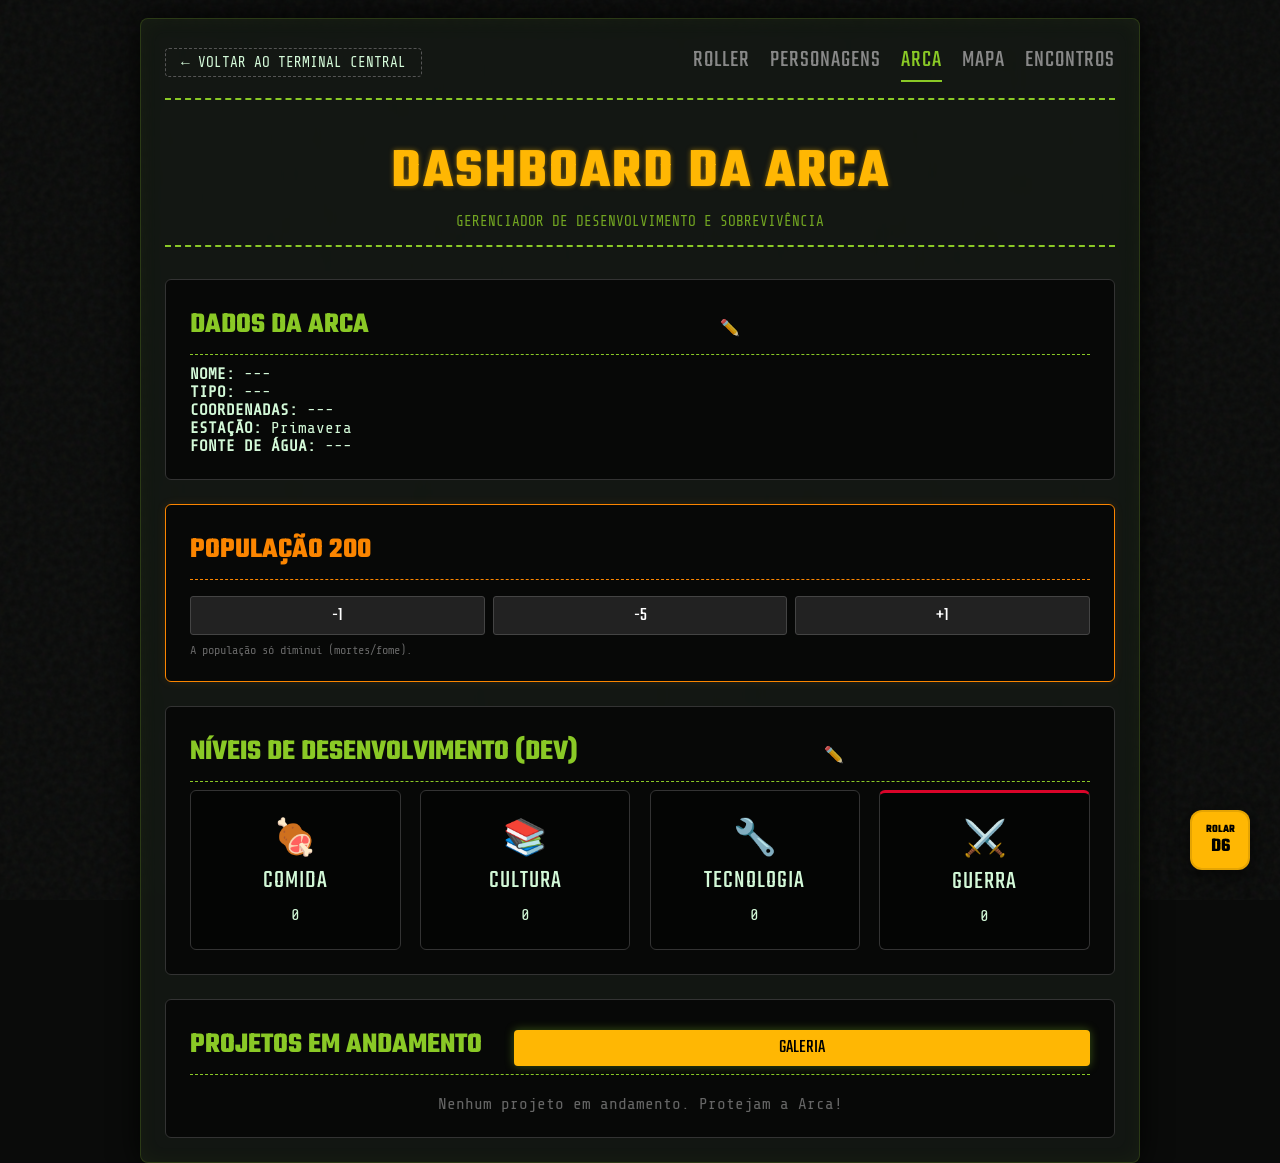
==== commit e91290ef: "feat: Adicionar menu responsivo e mudanca na visualizacao de hub de personagens" ====
--- a/arca.html
+++ b/arca.html
@@ -14,7 +14,23 @@
 <body class="arca-body">
     <div class="background-noise"></div>
     <div class="app-container arca-container">
-        <a href="index.html" class="btn-back">← VOLTAR AO TERMINAL CENTRAL</a>
+        <nav class="top-nav">
+            <div class="top-nav-left">
+                <a href="index.html" class="btn-back">← VOLTAR AO TERMINAL CENTRAL</a>
+            </div>
+            <button class="burger-menu" id="burger-menu" onclick="toggleNav()">
+                <div class="burger-line"></div>
+                <div class="burger-line"></div>
+                <div class="burger-line"></div>
+            </button>
+            <div class="top-nav-links" id="nav-links">
+                <a href="roller.html" class="nav-link">ROLLER</a>
+                <a href="personagens.html" class="nav-link">PERSONAGENS</a>
+                <a href="arca.html" class="nav-link active">ARCA</a>
+                <a href="mapa.html" class="nav-link">MAPA</a>
+                <a href="#" class="nav-link">ENCONTROS</a>
+            </div>
+        </nav>
         <header>
             <h1>DASHBOARD DA ARCA</h1>
             <p class="subtitle">GERENCIADOR DE DESENVOLVIMENTO E SOBREVIVÊNCIA</p>
--- a/css/style_v2.css
+++ b/css/style_v2.css
@@ -3613,4 +3613,103 @@
 .panel-header-flex .panel-actions {
     display: flex;
     gap: 10px;
+}
+
+/* --- Top Navigation --- */
+.top-nav {
+    display: flex;
+    justify-content: space-between;
+    align-items: center;
+    margin-bottom: 2rem;
+    padding-bottom: 1rem;
+    border-bottom: 2px dashed var(--color-skill);
+    position: relative;
+}
+
+.top-nav .btn-back {
+    margin-bottom: 0;
+}
+
+.top-nav-links {
+    display: flex;
+    gap: 20px;
+}
+
+.nav-link {
+    color: #888;
+    text-decoration: none;
+    font-family: 'Teko', sans-serif;
+    font-size: 1.5rem;
+    letter-spacing: 1px;
+    padding-bottom: 3px;
+    border-bottom: 2px solid transparent;
+    transition: all 0.3s ease;
+}
+
+.nav-link:hover {
+    color: var(--text-main);
+}
+
+.nav-link.active {
+    color: var(--color-skill);
+    border-bottom-color: var(--color-skill);
+}
+
+/* Burger Menu */
+.burger-menu {
+    display: none;
+    flex-direction: column;
+    gap: 6px;
+    cursor: pointer;
+    background: transparent;
+    border: none;
+    padding: 10px;
+    align-items: center;
+    justify-content: center;
+}
+
+.burger-line {
+    width: 30px;
+    height: 3px;
+    background-color: var(--color-skill);
+    transition: all 0.3s ease;
+    border-radius: 2px;
+}
+
+/* Responsive Nav */
+@media screen and (max-width: 768px) {
+    .burger-menu {
+        display: flex;
+    }
+
+    .top-nav-links {
+        display: none;
+        flex-direction: column;
+        position: absolute;
+        top: 100%;
+        left: 0;
+        width: 100%;
+        background: var(--panel-bg);
+        border: 1px solid var(--color-skill);
+        border-radius: 8px;
+        padding: 15px;
+        z-index: 1000;
+        box-shadow: 0 10px 30px rgba(0, 0, 0, 0.9);
+        gap: 5px;
+    }
+
+    .top-nav-links.show {
+        display: flex;
+    }
+
+    .nav-link {
+        font-size: 1.8rem;
+        text-align: center;
+        border-bottom: 1px solid #333;
+        padding: 10px 0;
+    }
+
+    .nav-link:last-child {
+        border-bottom: none;
+    }
 }
